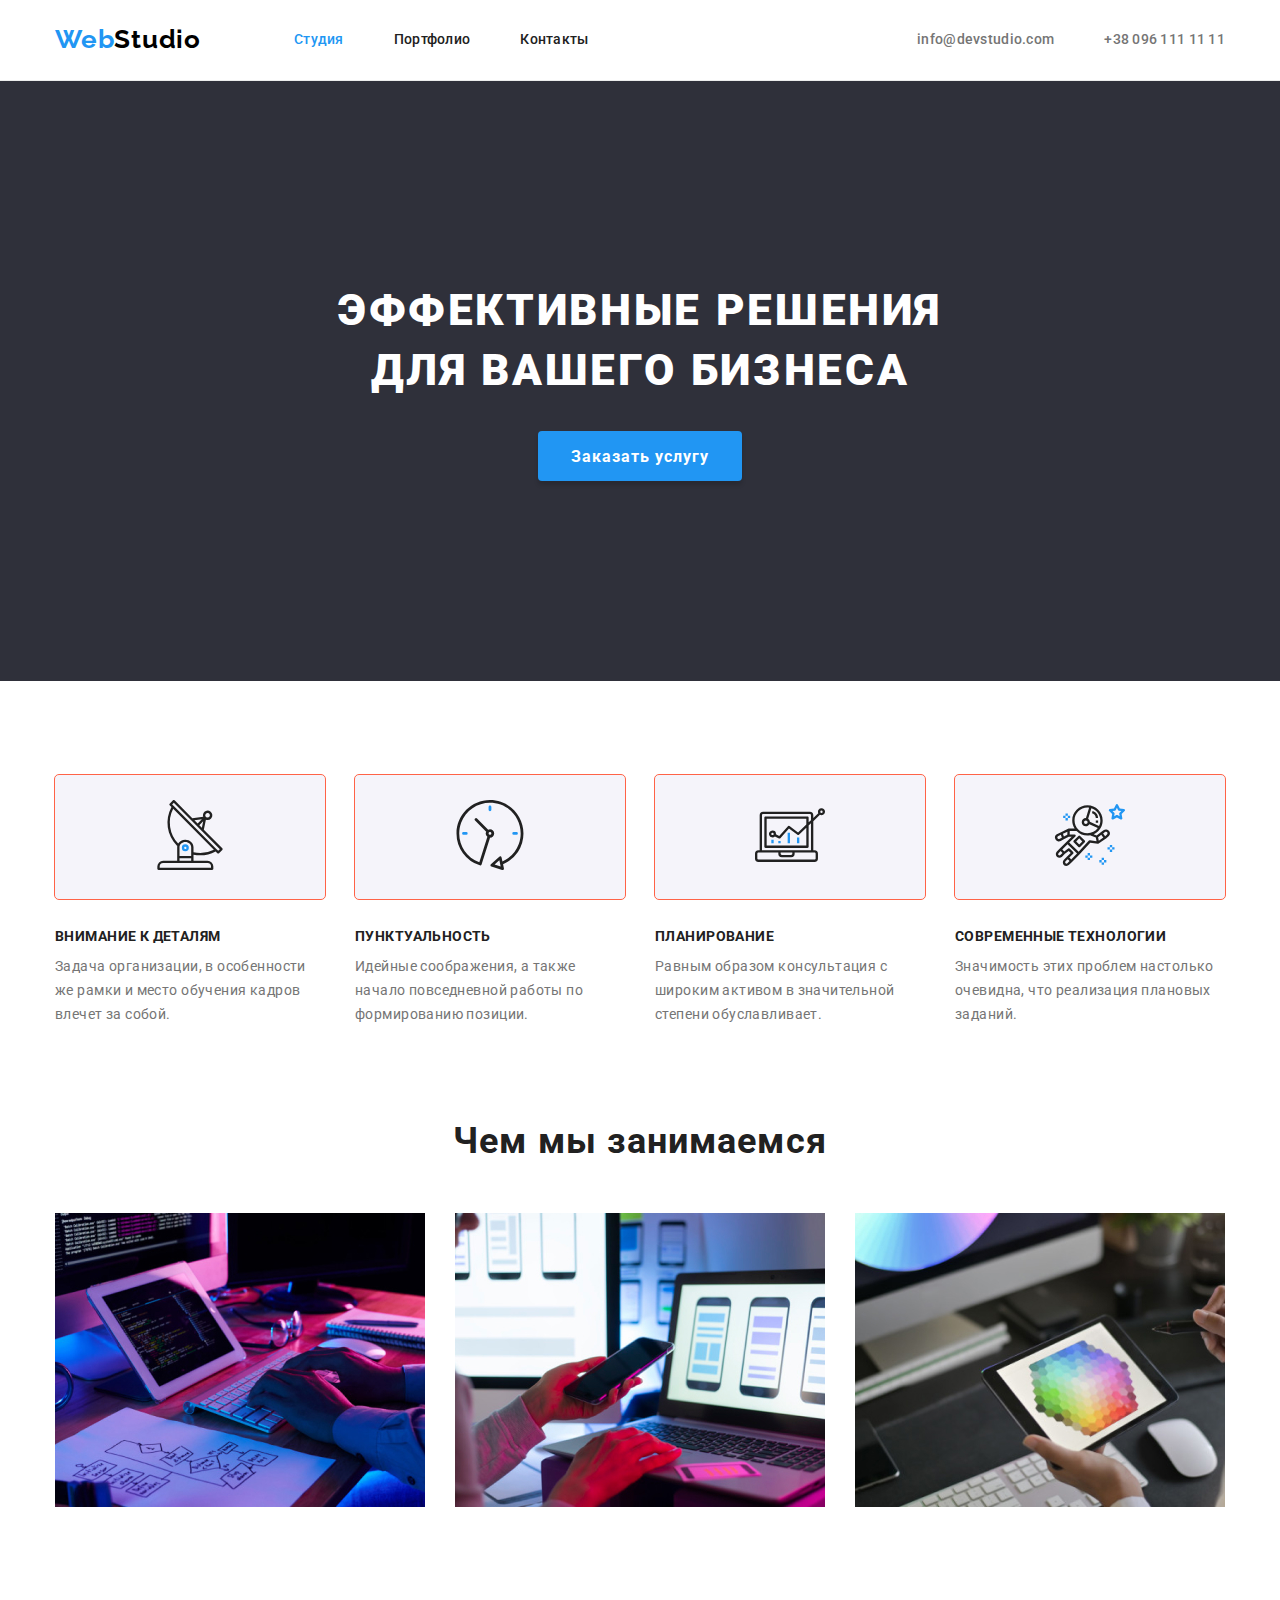
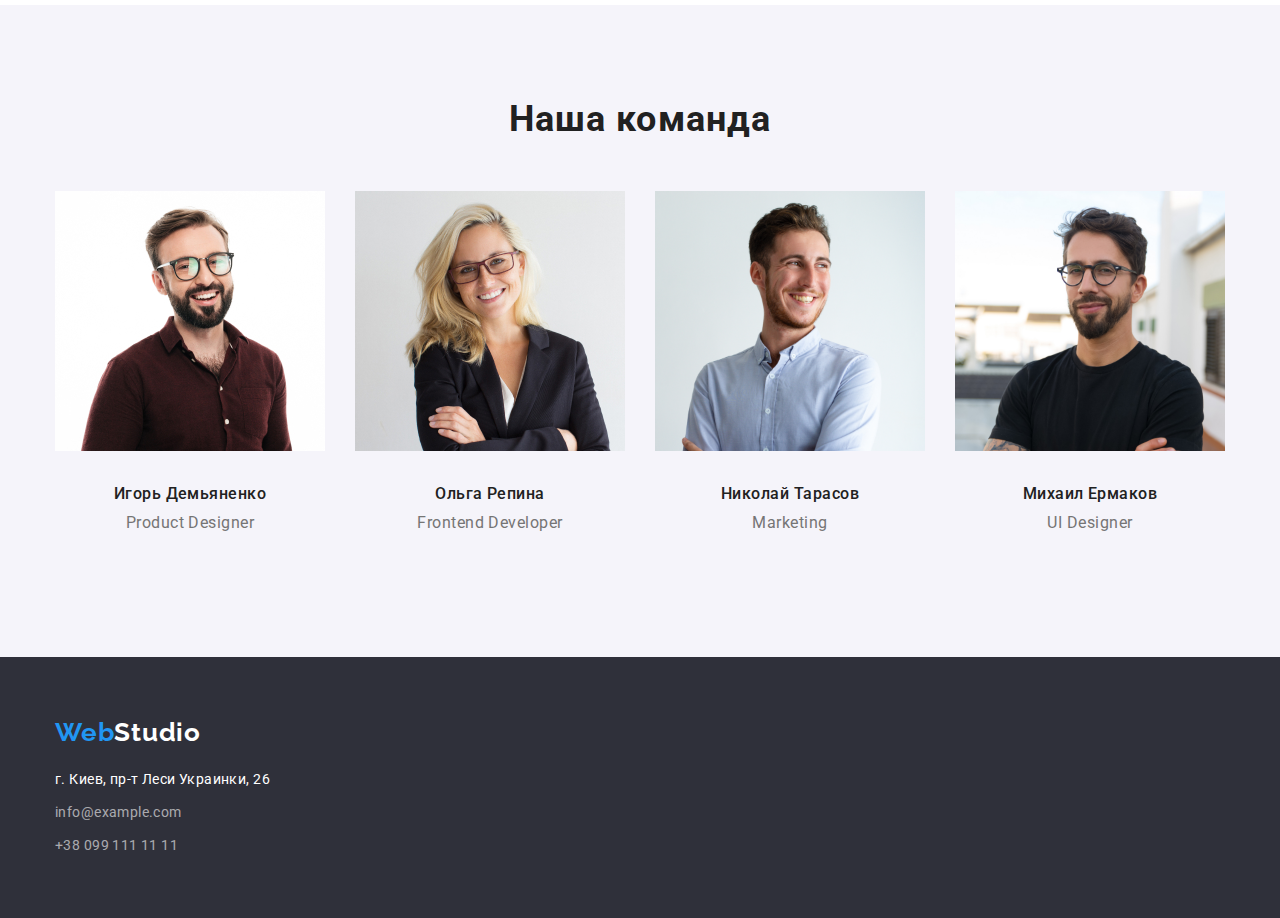
==== index.html @ 5a5c291e "1" ====
<!DOCTYPE html>
<html lang="ru">

<head>
    <meta charset="UTF-8">
    <meta http-equiv="X-UA-Compatible" content="IE=edge">
    <meta name="viewport" content="width=device-width, initial-scale=1.0">
    <title>Студія</title>
    <link rel="stylesheet"
        href="https://cdnjs.cloudflare.com/ajax/libs/modern-normalize/1.1.0/modern-normalize.min.css" />
    <link rel="preconnect" href="https://fonts.googleapis.com">
    <link rel="preconnect" href="https://fonts.gstatic.com" crossorigin>
    <link
        href="https://fonts.googleapis.com/css2?family=Raleway:wght@700&family=Roboto:wght@400;500;700;900&display=swap"
        rel="stylesheet">

    <link rel="stylesheet" href="./css/styles.css">

<body>
    <!-- Шапка -->

    <header class="header">
        <div class="container main-nav">
            <nav class="nav-header">
                <!-- Header logo -->
                <a href="./index.html" class="header-logo"> <span class="logo-web">Web</span><span
                        class="logo-studio">Studio</span> </a>
                <!-- Header nav -->
                <ul class="header-nav">
                    <li class="item">
                        <!-- Header studio -->
                        <a href="./index.html" class="link current">Студия</a></li>
                    <li class="item">
                        <!-- Header portfolio -->
                        <a href="./portfolio.html" class="link">Портфолио</a>
                    </li>
                    <li class="item">
                        <!-- Header contacts -->
                        <a href="#" class="link">Контакты</a>
                    </li>
                </ul>
            </nav>
            <!-- Header contacting -->
            <ul class="header-contacting">
                <li class="item">
                    <a href="mailto:info@devstudio.com" class="link">info@devstudio.com</a>
                </li>
                <li class="item">
                    <a href="tel:+380961111111" class="link">+38 096 111 11 11</a>
                </li>
            </ul>
        </div>

    </header>
    <!-- Головна сторінка, основна частина -->
    <main>
        <!-- Верхня частина -->

        <section class="hero">
            <div class="container">
                <h1 class="hero-title">эффективные решения для вашего бизнеса</h1>
                <button type="button" name="Order the service" class="button">Заказать услугу</button>
            </div>
        </section>

        <!-- Середина -->
        <section class="section">
            <div class="container">
                <h2 class="section-heading">что мы предлагаем</h2>
                <ul class="section-block">
                    <li class="item">
                        <div class="section-icons">
                            <svg class="sattelitte" width="270px" height="120px">
                                <use class="sattelitte-icon" href="./images/sattelite.svg"></use>
                            </svg>
                        </div>
                        <h3 class="section-title-second">внимание к деталям</h3>
                        <p class="section-text">Задача организации, в особенности же рамки и место обучения кадров
                            влечет за
                            собой.</p>
                    </li>
                    <li class="item">
                        <div class="section-icons">
                            <svg class="clock" width="270px" height="120px">
                                <use class="clock-icon" href="./images/clock.svg"></use>
                            </svg>
                        </div>
                        <h3 class=" section-title-second">пунктуальность
                        </h3>
                        <p class="section-text">
                            Идейные соображения, а также начало повседневной работы по формированию позиции.
                        </p>
                    </li>
                    <li class="item">
                        <div class="section-icons">
                            <svg class="computer" width="270px" height="120px">
                                <use class="computer-icon" href="./images/computer.svg"></use>
                            </svg>
                        </div>
                        <h3 class="section-title-second">планирование</h3>
                        <p class="section-text">Равным образом консультация с широким активом в значительной степени
                            обуславливает.</p>
                    </li>
                    <li class="item">
                        <div class="section-icons">
                            <svg class="cosmonaut" width="270px" height="120px">
                                <use class="cosmonaut-icon" href="./images/cosmonaut.svg"></use>
                            </svg>
                        </div>
                        <h3 class="section-title-second">современные технологии</h3>
                        <p class="section-text">Значимость этих проблем настолько очевидна, что реализация плановых
                            заданий.
                        </p>
                    </li>
                </ul>
            </div>
        </section>
        <section class="section secondary-section">
            <div class="container">
                <h2 class="section-title">Чем мы занимаемся</h2>
                <!-- Картинки середини -->
                <ul class="section-images">
                    <li class="item"><img src="./images/box1.jpg" alt="Перша картинка середини" width="370px"
                            height="294px"></li>
                    <li class="item"><img src="./images/box2.jpg" alt="Друга картинка середини" width="370px"
                            height="294px"></li>
                    <li class="item"><img src="./images/box3.jpg" alt="Третя картинка середини" width="370px"
                            height="294px"></li>
                </ul>
            </div>
        </section>

        <!-- Нижня частина основної сторінки -->
        <section class="section second-bacground">
            <div class="container">
                <h2 class="secondary-title">Наша команда</h2>
                <ul class="section-down">
                    <li class="item">
                        <img class="section-photo" src="./images/img1.jpg" alt="Перше фото" width="270px"
                            height="260px">
                        <div class="section-secondary-block">
                            <h3 class="section-name">Игорь Демьяненко</h3>
                            <p class="section-position">Product Designer</p>
                        </div>
                    </li>
                    <li class="item">
                        <img class="section-photo" src="./images/img2.jpg" alt="Друге фото" width="270px"
                            height="260px">
                        <div class="section-secondary-block">
                            <h3 class="section-name">Ольга Репина</h3>
                            <p class="section-position">Frontend Developer</p>
                        </div>
                    </li>
                    <li class="item">
                        <img class="section-photo" src="./images/img3.jpg" alt="Третє фото" width="270px"
                            height="260px">
                        <div class="section-secondary-block">
                            <h3 class="section-name">Николай Тарасов</h3>
                            <p class="section-position">Marketing</p>
                        </div>
                    </li>
                    <li class="item">
                        <img class="section-photo" src="./images/img4.jpg" alt="Четверте фото" width="270px"
                            height="260px">
                        <div class="section-secondary-block">
                            <h3 class="section-name">Михаил Ермаков</h3>
                            <p class="section-position">UI Designer</p>
                        </div>
                    </li>
                </ul>
            </div>
        </section>
    </main>
    <!-- Підвал сторінки -->
    <footer class="footer">
        <div class="container down-main">
            <a href="./index.html" class="footer-logo"><span class="logo-web-footer">Web</span><span
                    class="logo-studio-footer">Studio</span></a>
            <!-- Адреса і реквізити пошти і контактування -->
            <adress class="adress">
                <ul>
                    <li class="adress-item"><a href="#" class="adr">г. Киев, пр-т Леси Украинки, 26</a></li>
                    <li class="adress-item"><a href="mailto:info@example.com" class="link">info@example.com</a></li>
                    <li class="adress-item"><a href="tel:+380991111111" class="link">+38 099 111 11 11</a></li>
                </ul>
            </adress>
        </div>

    </footer>
</body>

</html>
---- css/styles.css ----
html {
    box-sizing: border-box;
}

*,
*::before,
*::after {
    box-sizing: inherit;
}

:root {
    --primary-text-color: #212121;
    --text-color: #757575;
    --text-link: #2196F3;
    --hero: #FFFFFF;
    --background-team: #F5F4FA;
    --bacground-color-hero: #2F303A;
    --footer-color-text: rgba(255, 255, 255, 0.6);
    --logo-studio: #000000;
    --button-bcg: #F5F4FA;
    --color-line: #ECECEC;


}


body {
    font-family: 'Roboto',
        sans-serif;
    background-color: var(--hero);
    color: var(--text-color);
}

ul {
    list-style: none;
    margin: 0;
    padding: 0;
}

h1,
h2,
h3,
h4,
h5,
h6,
p,
ul {
    margin-top: 0;
    margin-bottom: 0;
}

img {
    width: 100%;
}

/* Шапка */

/* Кольори */
/* #212121 текст чорний */
/*  #757575 колір номера телефону*/
/* #2196F3 текст синій */
.header {
    border-bottom: 1px solid var(--color-line);

}

.header-logo {
    display: block;
    padding-top: 24px;
    padding-bottom: 25px;
    margin-right: 93px;

    font-family: 'Raleway';
    font-weight: 700;
    font-size: 26px;
    line-height: 1.2;
    letter-spacing: 0.03em;

    text-decoration: none;
}

.header-logo .logo-web {
    color: var(--text-link)
}

.header-logo .logo-studio {
    color: var(--logo-studio);
}

.main-nav {
    display: flex;
    align-items: center;
    /* justify-content: space-between; */
}

.header-nav {
    display: flex;
    align-items: center;

}

.nav-header {
    display: flex;
    align-items: center;
}

.header-nav .item+.item {
    margin-left: 50px;
}

.header-nav .link {
    display: block;
    padding-top: 32px;
    padding-bottom: 32px;

    color: var(--primary-text-color);
    font-weight: 500;
    font-size: 14px;
    line-height: 1.14;
    letter-spacing: 0.02em;
    text-decoration: none;
}

.header-nav .link.current {
    color: var(--text-link);
}

.header-nav .link:hover,
.header-nav .link:focus {
    color: var(--text-link);
}

.header-contacting {
    display: flex;
    margin-left: auto;
}

.header-contacting .item+.item {
    margin-left: 50px;
}

.header-contacting .link {
    display: block;
    padding-top: 32px;
    padding-bottom: 32px;

    font-weight: 500;
    font-size: 14px;
    line-height: 1.14;
    letter-spacing: 0.02em;
    color: var(--text-color);
    text-decoration: none;
}

.header-contacting .link:hover,
.header-contacting .link:focus {
    color: var(--text-link);
}

.line {
    color: var(--color-line);
    margin-top: 0;
    margin-bottom: 0;
}

/* Головна сторінка */
/* фон головного заголовку background: #2F303A */
/* фон сторінки background: background: #FFFFFF; */
/* Фон Наша команда background: #F5F4FA */
/* #FFFFFF головний заголовок і колір кнопки*/
/* Середина */
/* Секція заголовки#212121 */
/* Секція тексти абзаци #757575 */
/* Другий і наступний заголовок + Прізвище ім'я  #212121 */
/* Професія #757575 */

.container {
    width: 1200px;
    margin: 0 auto;
    padding-left: 15px;
    padding-right: 15px;
}

/* HERO */

.hero {
    background-color: #2F303A;
    padding: 200px 0;


}

.hero .container {
    text-align: center;
    /* height: 600px; */


}

.container .hero-title {
    color: var(--hero);
    font-weight: 900;
    font-size: 44px;
    line-height: 1.36;
    letter-spacing: 0.06em;
    text-transform: uppercase;
    margin: 0 auto;
    max-width: 696px;
    width: 100%;
    margin-bottom: 30px;
}

/* Кнопка */
.hero .button {
    display: inline;
    font-family: inherit;
    color: var(--hero);
    background-color: var(--text-link);
    /* position: absolute; */
    min-width: 200px;
    height: 50px;
    /* left: 705px;
    top: 430px; */
    box-shadow: 0px 4px 4px rgba(0, 0, 0, 0.15);
    border-radius: 4px;
    padding: 10px 32px;


}

.button {
    font-weight: 700;
    font-size: 16px;
    line-height: 1.88;
    display: flex;
    align-items: center;
    text-align: center;
    letter-spacing: 0.06em;

    cursor: pointer;
    border: 1px solid transparent;

}

/* SECTION середина */
.section {
    padding-top: 94px;
    padding-bottom: 94px;


}

.section-block {
    display: flex;
    /* justify-content: space-between; */
}

.section-block .item+.item {
    margin-left: 30px;
}

.section-block .section-text {
    display: flex;
}

.section.second-bacground {
    padding-top: 0;
    padding-top: 94px;

    background-color: var(--background-team);
}

.section-heading {
    display: none;

}

.section.secondary-section {
    padding-top: 0;
}

.section .section-title {

    font-weight: 700;
    font-size: 36px;
    line-height: 1.16;
    text-align: center;
    letter-spacing: 0.03em;

    color: var(--primary-text-color);
    margin-bottom: 50px;

}

/* SECTION середина іконки */
.section-icons {

    outline: 1px solid tomato;
    background: #F5F4FA;
    border-radius: 4px;
    margin-bottom: 30px;
}

.computer-icon {
    box-sizing: border-box;
    display: inline-flex;
}

/* SECTION IMAGES */

.section .secondary-title {
    font-weight: 700;
    font-size: 36px;
    line-height: 1.16;
    text-align: center;
    letter-spacing: 0.03em;

    color: var(--primary-text-color);
    margin-bottom: 50px;
}

.section-images {
    display: flex;
}

.section-images .item+.item {
    margin-left: 30px;
}

.section-down {
    display: flex;
}

.section-down .item+.item {
    margin-left: 30px;
}



.section-secondary-block {
    padding: 30px 0;
}

.section .section-title-second {

    font-weight: 700;
    font-size: 14px;
    line-height: 1.14;
    letter-spacing: 0.03em;
    text-transform: uppercase;
    margin-bottom: 10px;

    color: var(--primary-text-color);
}

.section .section-text {
    max-width: 270px;
    font-size: 14px;
    line-height: 1.71;
    letter-spacing: 0.03em;

    /* color: var(--text-color); */
}



.section .section-name {

    font-weight: 500;
    font-size: 16px;
    line-height: 1.18;
    text-align: center;
    letter-spacing: 0.03em;
    margin-bottom: 10px;

    color: var(--primary-text-color);
}

.section .section-position {

    font-size: 16px;
    line-height: 1.18;
    text-align: center;
    letter-spacing: 0.03em;

}

/* Підвал */
/* Лого перша частина #2196F3 */
/* Лого друга частина #FFFFFF */
/* Адреса #FFFFFF */
/* пошта і телефон rgba(255, 255, 255, 0.6) */

/* 2-га сторінка фон background: #E5E5E5 */
.footer {
    background-color: var(--bacground-color-hero);
    padding-bottom: 60px;
    padding-top: 60px;

}

.footer-logo {
    display: block;
}

.footer .footer-logo {
    font-family: 'Raleway';
    /* font-style: normal; */
    font-weight: 700;
    font-size: 26px;
    line-height: 1.19;
    letter-spacing: 0.03em;
    margin-bottom: 20px;
    text-decoration: none;
}



.footer-logo .logo-web-footer {
    color: var(--text-link);
}

.footer-logo .logo-studio-footer {
    color: var(--hero);

}

/* .adress {
    margin-top: 20px;
} */


.adress .adr {
    font-size: 14px;
    line-height: 1.71;
    letter-spacing: 0.03em;

    color: var(--hero);
    text-decoration: none;

}

.adress .link {
    font-size: 14px;
    line-height: 1.71;
    letter-spacing: 0.03em;

    color: var(--footer-color-text);

    text-decoration: none;
}

.adress-item:not(:last-child) {
    margin-bottom: 9px;
}

.adress .link:hover,
.adress .link:focus {
    color: var(--text-link);
}


/* П О Р Т Ф О Л І О  */

/* Головна частина сторінки */
.portfolio-title {
    display: none;
}

.section-portfolio {
    background-color: var(--hero);
    padding-top: 94px;
    padding-bottom: 94px;

}

/* КНОПКИ */
.button-portfolio {
    display: flex;
    margin-bottom: 50px;

    list-style-type: none;
    display: flex;
    justify-content: center;
    margin-bottom: 50px;
    margin-top: 0;



}

.button-portfolio .item+.item {
    margin-left: 8px;

}

.button-portfolio .btn:hover,
.button-portfolio .btn:focus {
    background-color: var(--text-link);
    color: var(--hero);
}

.button-portfolio .btn {
    font-family: inherit;
    padding: 6px 22px;
    font-weight: 500;
    font-size: 16px;
    line-height: 1.62;
    text-align: center;
    letter-spacing: 0.03em;
    background-color: var(--button-bcg);

    color: var(--primary-text-color);

    cursor: pointer;
}

.button-portfolio .btn {
    border-radius: 4px;
}

/*СПИСОК КЕЙСІВ КОМАНДИ - картинки з підписами */


.cases {
    display: flex;
    flex-wrap: wrap
}

.cases-block-portfolio {
    padding: 20px 0;
    border-bottom: 1px solid var(--color-line);


}

.cases .cases-items {
    margin-right: 30px;
    margin-bottom: 30px;
}

.cases-items:nth-child(3n) {
    margin-right: 0;
}

.cases-items:nth-last-child(-n + 3) {
    margin-bottom: 0;
}

.cases .cases-title {

    font-weight: 700;
    font-size: 18px;
    line-height: 2;
    letter-spacing: 0.06em;
    padding-top: 20px;
    padding-right: 24px;
    padding-left: 24px;

    color: var(--primary-text-color);
}

.cases .case-text {
    font-size: 16px;
    line-height: 1.88;
    letter-spacing: 0.03em;
    padding-right: 24px;
    padding-left: 24px;
    padding-bottom: 20px;

}
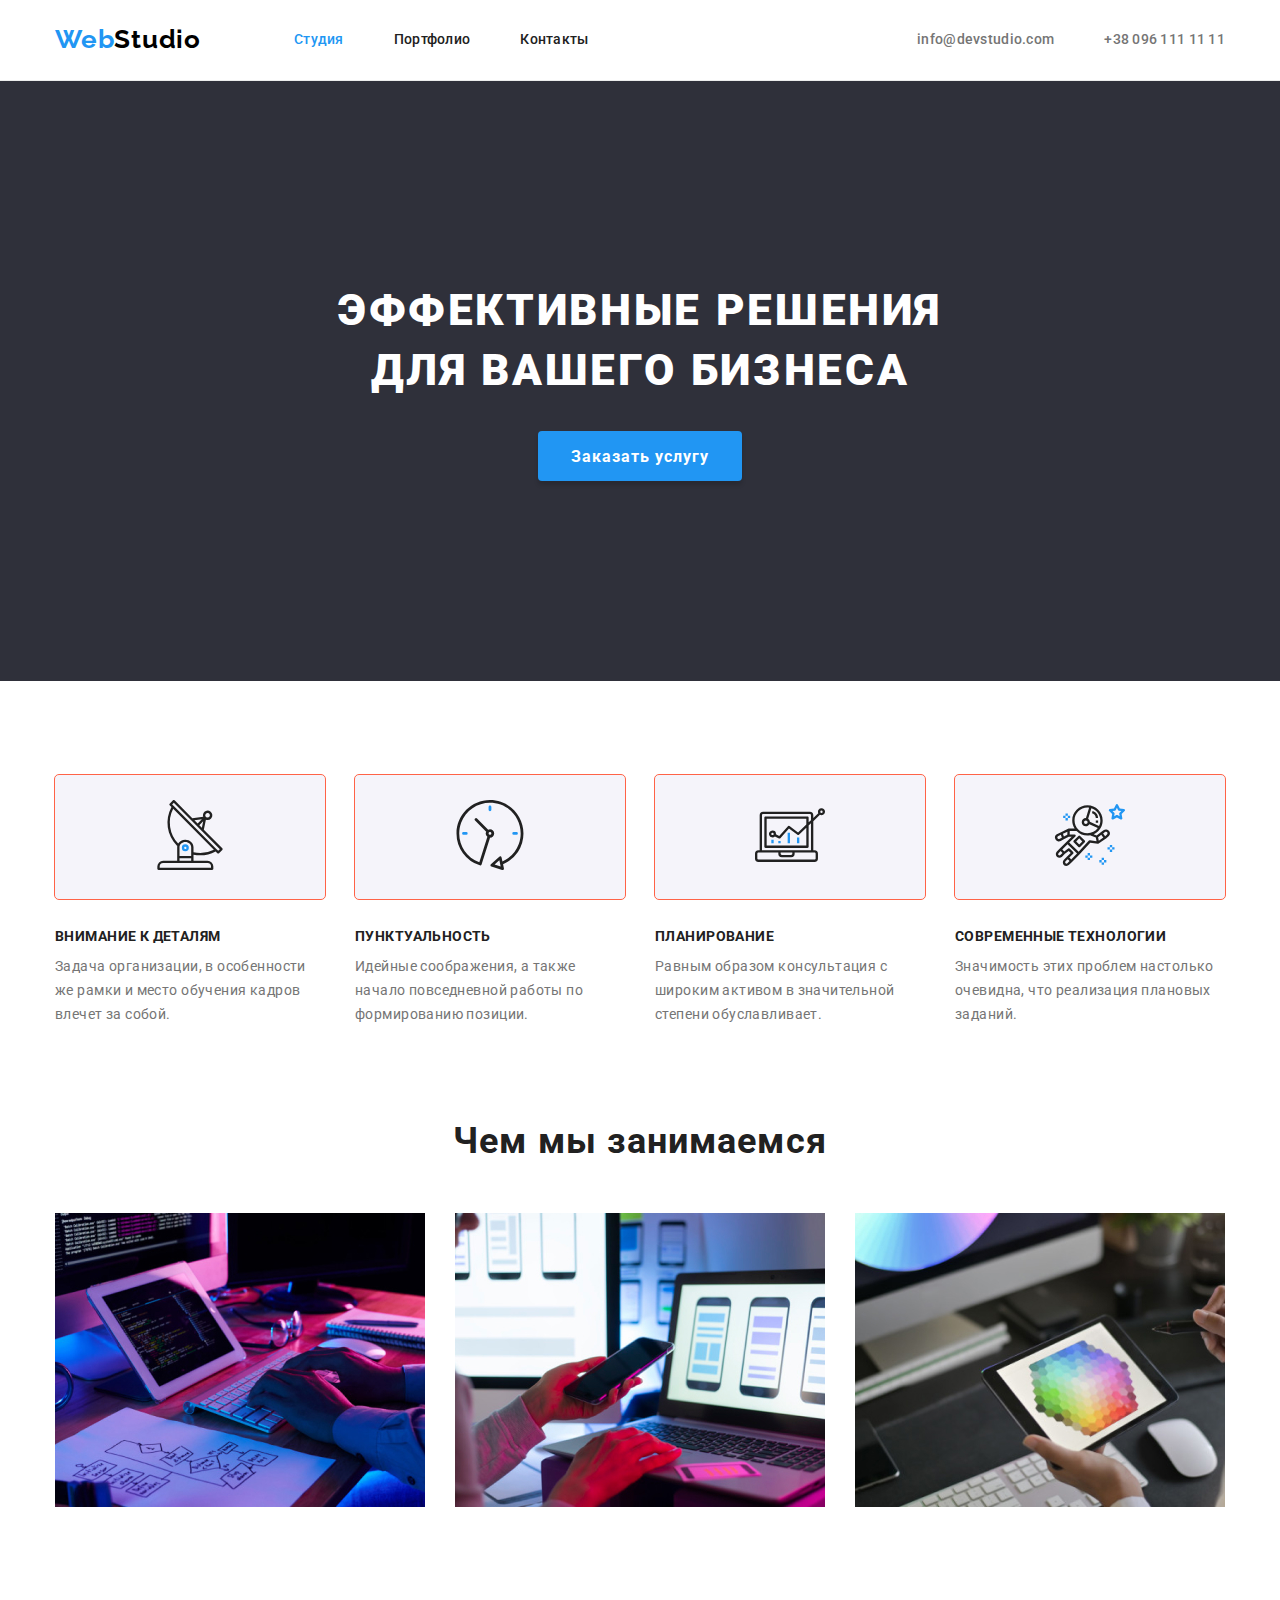
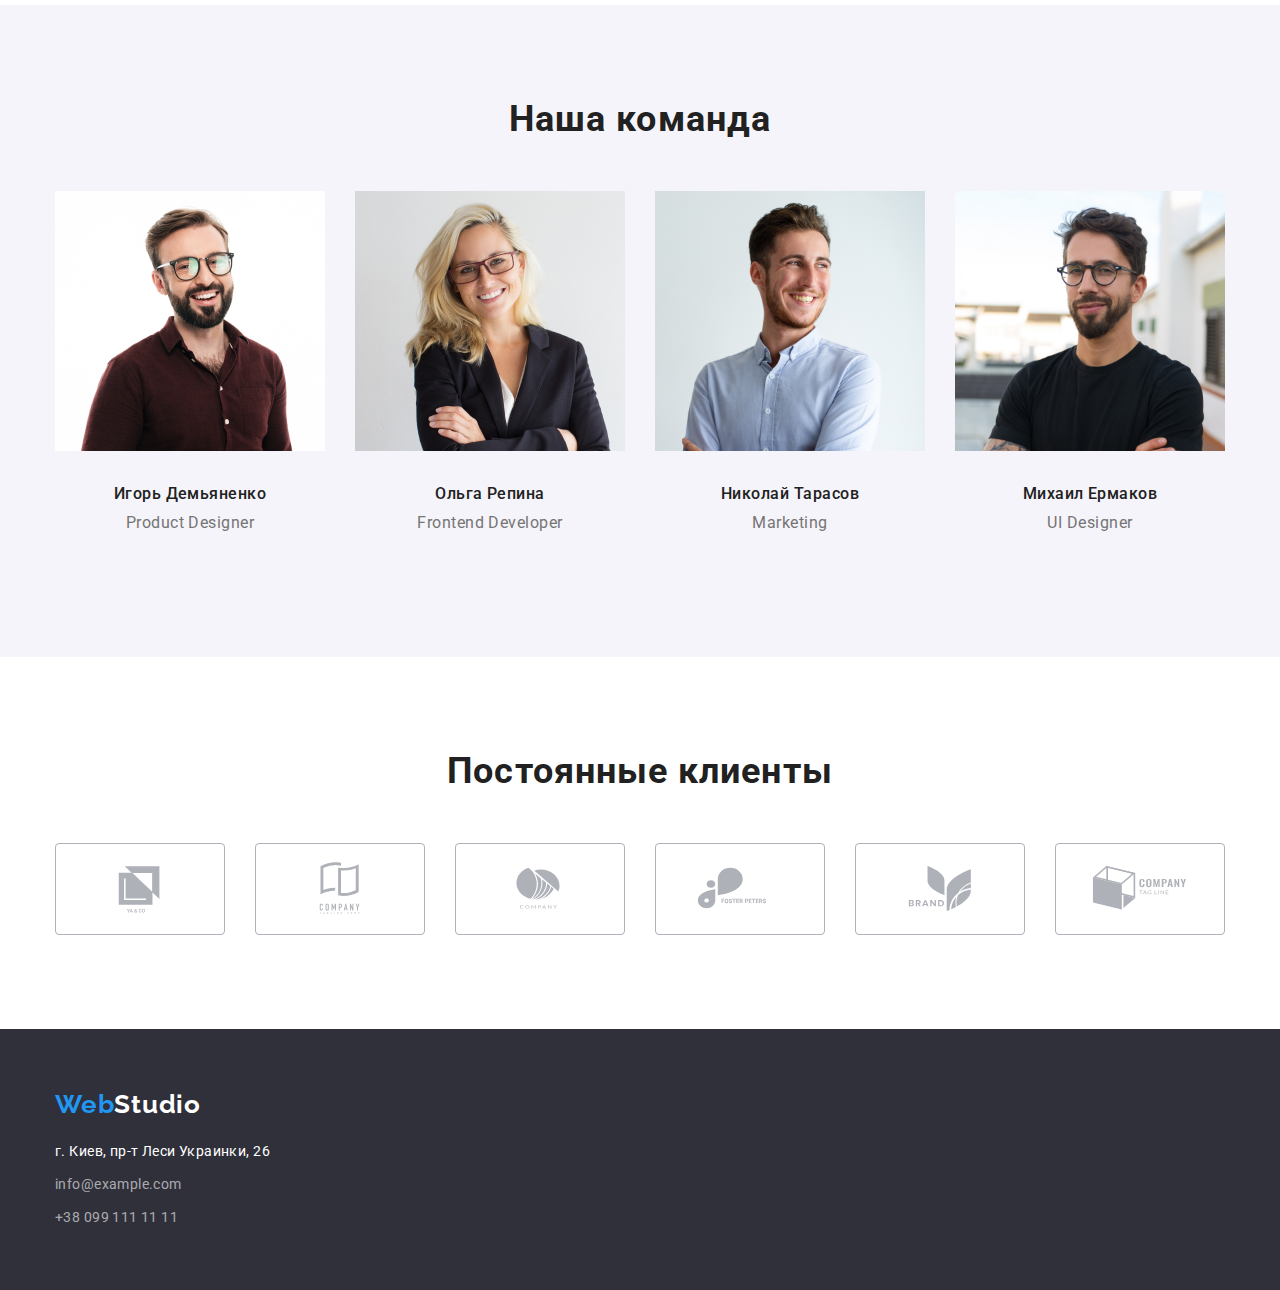
==== commit dbb6b477: "clients" ====
--- a/index.html
+++ b/index.html
@@ -70,8 +70,8 @@
                 <ul class="section-block">
                     <li class="item">
                         <div class="section-icons">
-                            <svg class="sattelitte" width="270px" height="120px">
-                                <use class="sattelitte-icon" href="./images/sattelite.svg"></use>
+                            <svg class="icons" width="270px" height="120px">
+                                <use class="image-icon" href="./images/sattelite.svg"></use>
                             </svg>
                         </div>
                         <h3 class="section-title-second">внимание к деталям</h3>
@@ -81,20 +81,19 @@
                     </li>
                     <li class="item">
                         <div class="section-icons">
-                            <svg class="clock" width="270px" height="120px">
-                                <use class="clock-icon" href="./images/clock.svg"></use>
-                            </svg>
-                        </div>
-                        <h3 class=" section-title-second">пунктуальность
-                        </h3>
+                            <svg class="icons" width="270px" height="120px">
+                                <use class="image-icon" href="./images/clock.svg"></use>
+                            </svg>
+                        </div>
+                        <h3 class=" section-title-second">пунктуальность</h3>
                         <p class="section-text">
                             Идейные соображения, а также начало повседневной работы по формированию позиции.
                         </p>
                     </li>
                     <li class="item">
                         <div class="section-icons">
-                            <svg class="computer" width="270px" height="120px">
-                                <use class="computer-icon" href="./images/computer.svg"></use>
+                            <svg class="icons" width="270px" height="120px">
+                                <use class="image-icon" href="./images/computer.svg"></use>
                             </svg>
                         </div>
                         <h3 class="section-title-second">планирование</h3>
@@ -103,8 +102,8 @@
                     </li>
                     <li class="item">
                         <div class="section-icons">
-                            <svg class="cosmonaut" width="270px" height="120px">
-                                <use class="cosmonaut-icon" href="./images/cosmonaut.svg"></use>
+                            <svg class="icons" width="270px" height="120px">
+                                <use class="image-icon" href="./images/cosmonaut.svg"></use>
                             </svg>
                         </div>
                         <h3 class="section-title-second">современные технологии</h3>
@@ -170,18 +169,63 @@
                 </ul>
             </div>
         </section>
+
+        <!-- Постійні клієнти -->
+
+        <section class="clients">
+            <div class="container">
+                <h2 class="clients-title">Постоянные клиенты</h2>
+                <ul class="clients-list">
+                    <li class="client-icons">
+                        <svg class="client-names" width="106" height="60">
+                            <use class="client-link" href="./images/icons.svg#icon-Logo1"></use>
+                        </svg>
+                    </li>
+                    <li class="client-icons">
+                        <svg class="client-names" width="106" height="60">
+                            <use class="client-link" href="./images/icons.svg#icon-Logo2"></use>
+                        </svg>
+                    </li>
+                    <li class="client-icons">
+                        <svg class="client-names" width="106" height="60">
+                            <use class="client-link" href="./images/icons.svg#icon-Logo3"></use>
+                        </svg>
+                    </li>
+                    <li class="client-icons">
+                        <svg class="client-names" width="106" height="60">
+                            <use class="client-link" href="./images/icons.svg#icon-Logo4"></use>
+                        </svg>
+                    </li>
+                    <li class="client-icons">
+                        <svg class="client-names" width="106" height="60">
+                            <use class="client-link" href="./images/icons.svg#icon-Logo5"></use>
+                        </svg>
+                    </li>
+                    <li class="client-icons">
+                        <svg class="client-names" width="106" height="60">
+                            <use class="client-link" href="./images/icons.svg#icon-Logo6"></use>
+                        </svg>
+                    </li>
+                </ul>
+            </div>
+        </section>
     </main>
+
     <!-- Підвал сторінки -->
-    <footer class="footer">
+
+    <footer class=" footer">
         <div class="container down-main">
             <a href="./index.html" class="footer-logo"><span class="logo-web-footer">Web</span><span
                     class="logo-studio-footer">Studio</span></a>
             <!-- Адреса і реквізити пошти і контактування -->
             <adress class="adress">
                 <ul>
-                    <li class="adress-item"><a href="#" class="adr">г. Киев, пр-т Леси Украинки, 26</a></li>
+                    <li class="adress-item"><a href="#" class="adr">г. Киев, пр-т Леси Украинки,
+                            26</a>
+                    </li>
                     <li class="adress-item"><a href="mailto:info@example.com" class="link">info@example.com</a></li>
-                    <li class="adress-item"><a href="tel:+380991111111" class="link">+38 099 111 11 11</a></li>
+                    <li class="adress-item"><a href="tel:+380991111111" class="link">+38 099 111 11
+                            11</a></li>
                 </ul>
             </adress>
         </div>
--- a/css/styles.css
+++ b/css/styles.css
@@ -19,6 +19,8 @@
     --logo-studio: #000000;
     --button-bcg: #F5F4FA;
     --color-line: #ECECEC;
+    --color-border-icon: #AFB1B8;
+
 
 
 }
@@ -292,16 +294,16 @@
 
 }
 
-/* SECTION середина іконки */
+/* SECTION середина - іконки */
 .section-icons {
 
     outline: 1px solid tomato;
-    background: #F5F4FA;
+    background: var(--button-bcg);
     border-radius: 4px;
     margin-bottom: 30px;
 }
 
-.computer-icon {
+.icon.image-icon {
     box-sizing: border-box;
     display: inline-flex;
 }
@@ -384,6 +386,67 @@
     letter-spacing: 0.03em;
 
 }
+
+/*  Постійні клієнти */
+
+.clients {
+    padding-top: 94px;
+    padding-bottom: 94px;
+}
+
+.clients-title {
+    font-weight: 700;
+    font-size: 36px;
+    line-height: 1.16;
+    text-align: center;
+    letter-spacing: 0.03em;
+    color: var(--primary-text-color);
+    margin-bottom: 50px;
+}
+
+.clients-list {
+    display: flex;
+}
+
+
+.client-icons {
+    display: flex;
+    align-items: center;
+    justify-content: center;
+    min-width: 170px;
+    min-height: 92px;
+    border: 1px solid var(--color-border-icon);
+    border-radius: 4px;
+
+}
+
+.client-icons:hover,
+.client-icons:focus {
+    border-color: var(--text-link);
+}
+
+.client-link:hover,
+.client-link:focus {
+    fill: var(--text-link)
+}
+
+
+
+
+.client-icons:not(:last-child) {
+    margin-right: 30px;
+}
+
+.client-names {
+    display: inline-block;
+
+}
+
+.client-link {
+    fill: var(--color-border-icon);
+}
+
+
 
 /* Підвал */
 /* Лого перша частина #2196F3 */
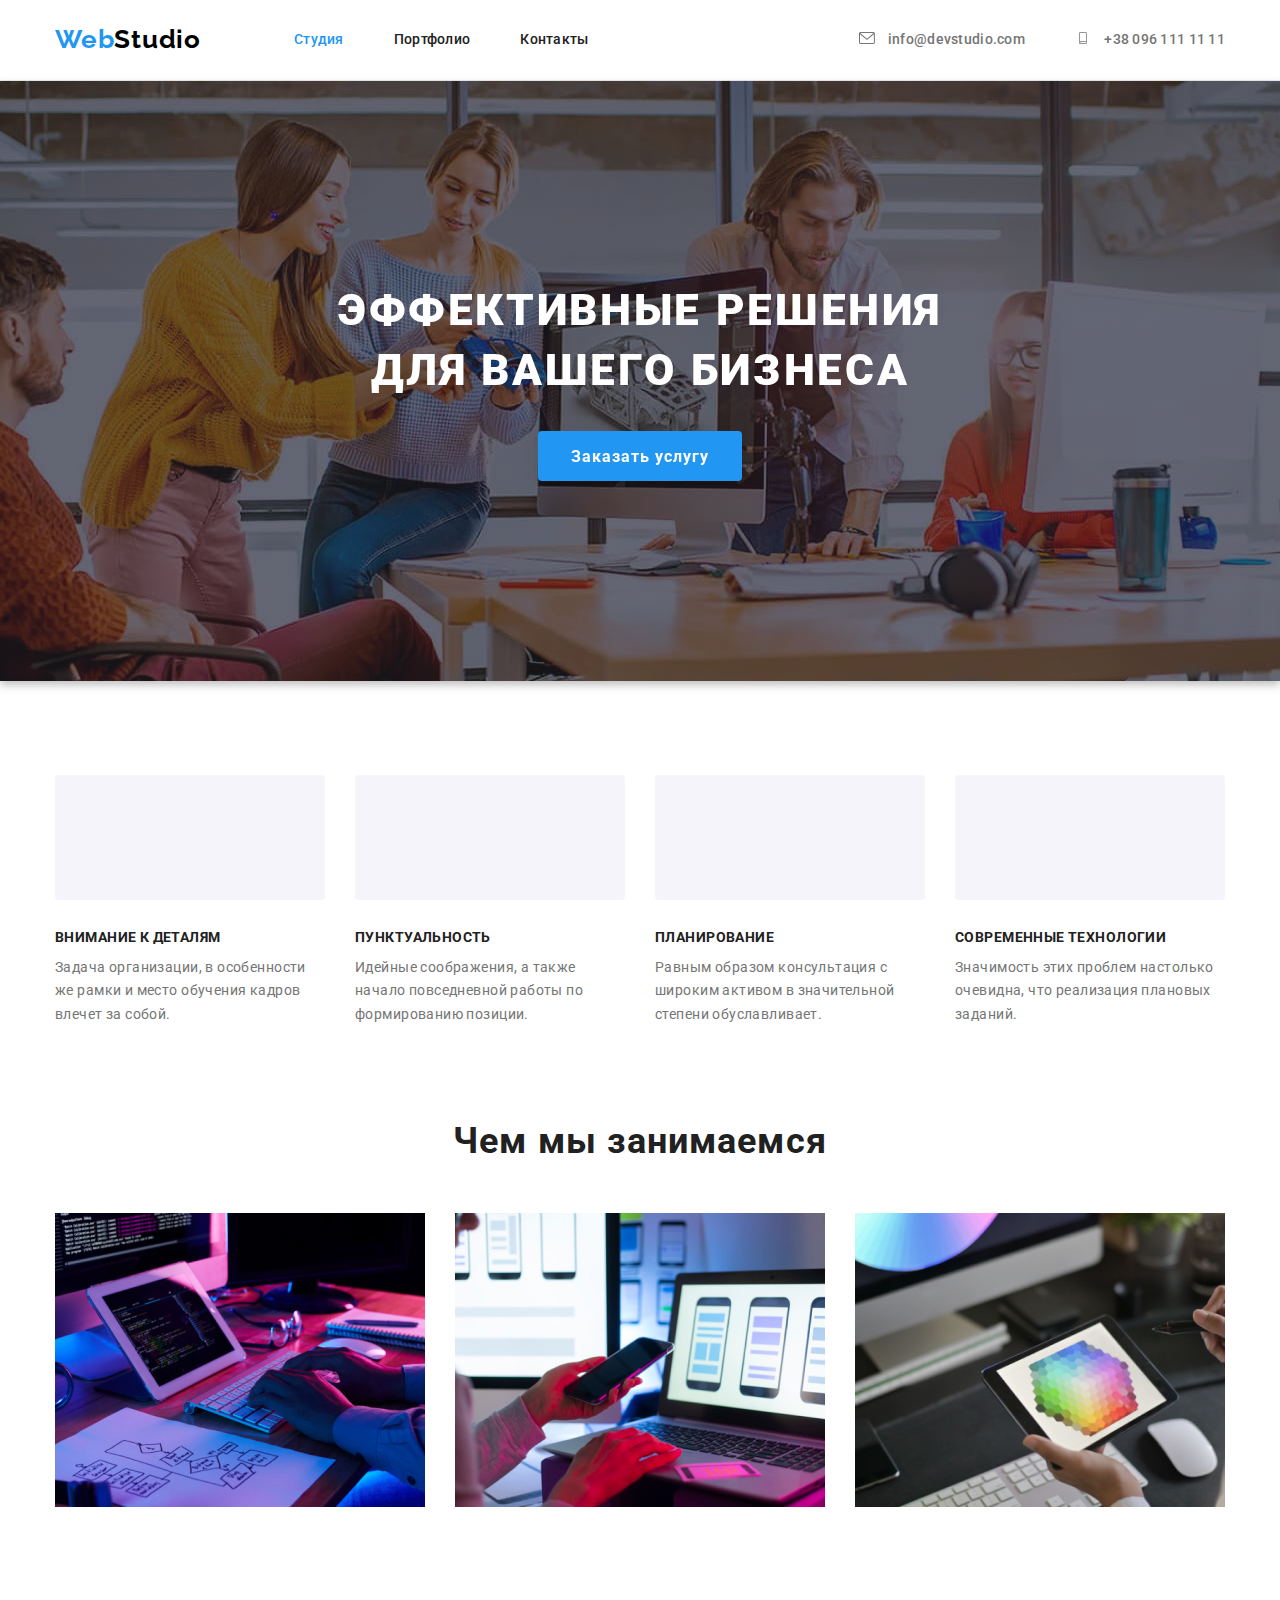
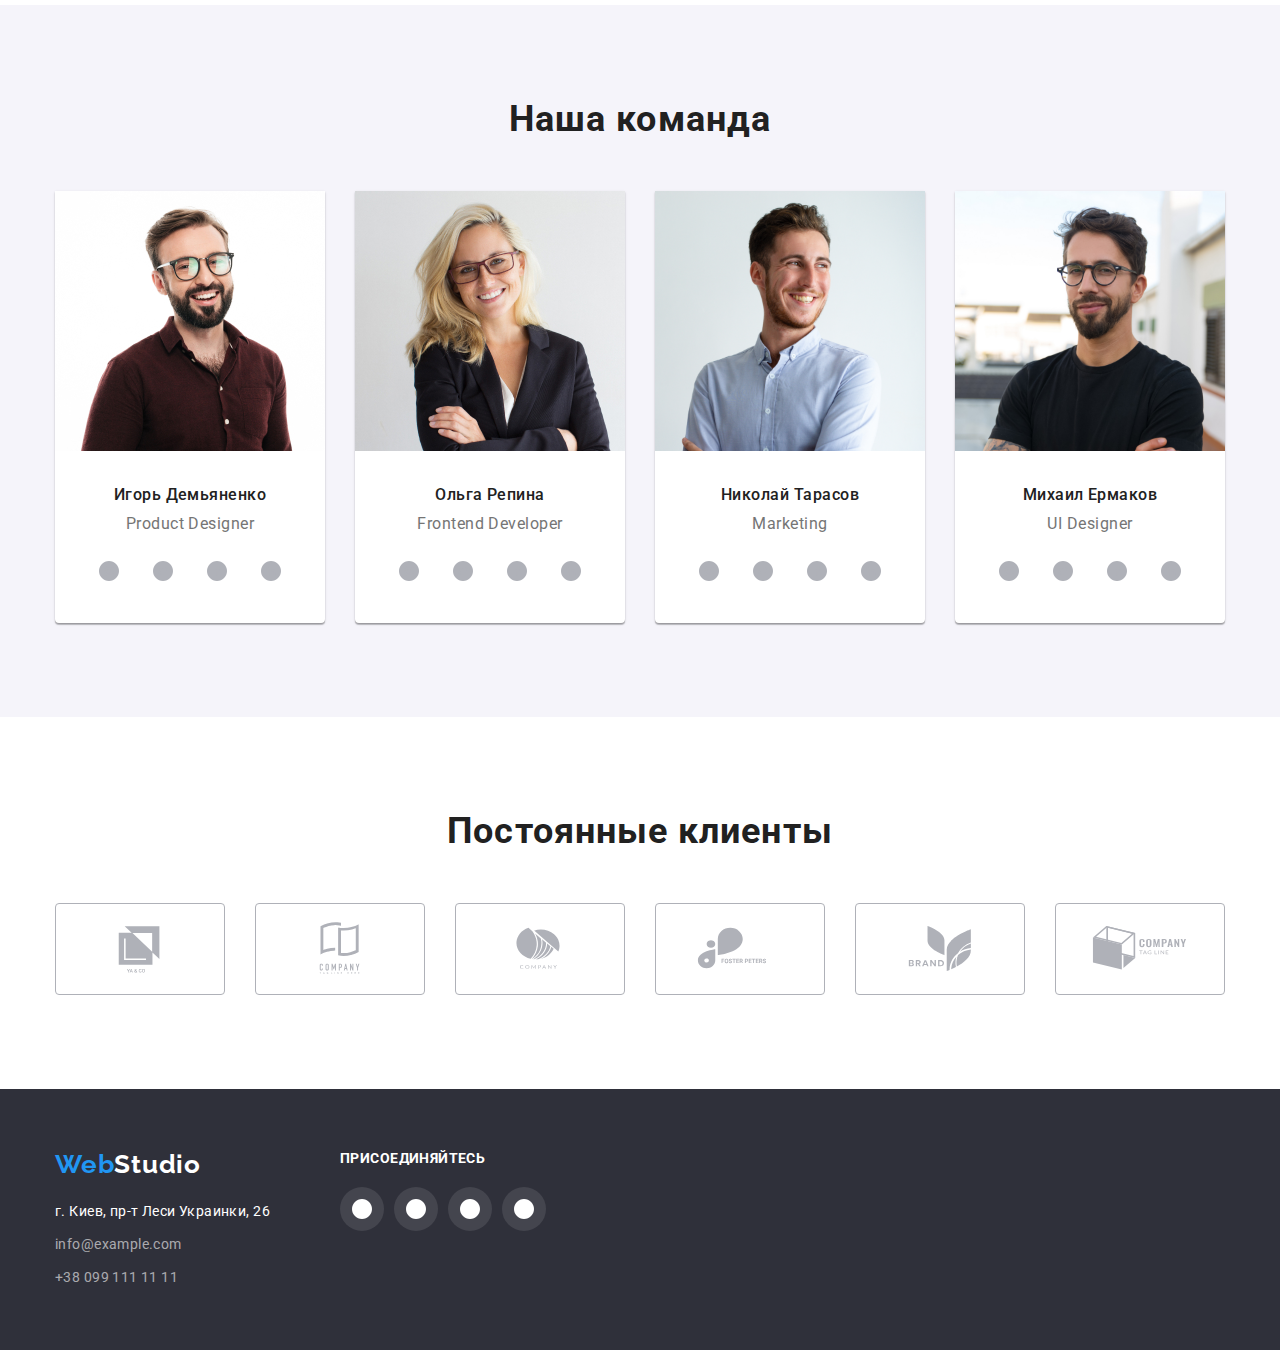
==== commit e8268095: "1page" ====
--- a/index.html
+++ b/index.html
@@ -27,10 +27,10 @@
                         class="logo-studio">Studio</span> </a>
                 <!-- Header nav -->
                 <ul class="header-nav">
-                    <li class="item">
+                    <li class="item accent">
                         <!-- Header studio -->
                         <a href="./index.html" class="link current">Студия</a></li>
-                    <li class="item">
+                    <li class="item accent">
                         <!-- Header portfolio -->
                         <a href="./portfolio.html" class="link">Портфолио</a>
                     </li>
@@ -43,10 +43,15 @@
             <!-- Header contacting -->
             <ul class="header-contacting">
                 <li class="item">
-                    <a href="mailto:info@devstudio.com" class="link">info@devstudio.com</a>
-                </li>
-                <li class="item">
-                    <a href="tel:+380961111111" class="link">+38 096 111 11 11</a>
+                    <a href="mailto:info@devstudio.com" class="link">
+                        <svg class="icon">
+                            <use href=" ./images/icons.svg#icon-mail"> </use>
+                        </svg> info@devstudio.com </a> </li>
+                <li class=" item">
+                    <a href="tel:+380961111111" class="link">
+                        <svg class="icon">
+                            <use href="./images/icons.svg#icon-smartphone"> </use>
+                        </svg> +38 096 111 11 11</a>
                 </li>
             </ul>
         </div>
@@ -57,7 +62,7 @@
         <!-- Верхня частина -->
 
         <section class="hero">
-            <div class="container">
+            <div class="container background-hero">
                 <h1 class="hero-title">эффективные решения для вашего бизнеса</h1>
                 <button type="button" name="Order the service" class="button">Заказать услугу</button>
             </div>
@@ -71,7 +76,8 @@
                     <li class="item">
                         <div class="section-icons">
                             <svg class="icons" width="270px" height="120px">
-                                <use class="image-icon" href="./images/sattelite.svg"></use>
+                                <use class="image-icon" href="./images/icons.svg#icon-sattelite" title="sattelite">
+                                </use>
                             </svg>
                         </div>
                         <h3 class="section-title-second">внимание к деталям</h3>
@@ -82,7 +88,7 @@
                     <li class="item">
                         <div class="section-icons">
                             <svg class="icons" width="270px" height="120px">
-                                <use class="image-icon" href="./images/clock.svg"></use>
+                                <use class="image-icon" href="./images/icons.svg#icon-clock"></use>
                             </svg>
                         </div>
                         <h3 class=" section-title-second">пунктуальность</h3>
@@ -93,7 +99,7 @@
                     <li class="item">
                         <div class="section-icons">
                             <svg class="icons" width="270px" height="120px">
-                                <use class="image-icon" href="./images/computer.svg"></use>
+                                <use class="image-icon" href="./images/icons.svg#icon-computer"></use>
                             </svg>
                         </div>
                         <h3 class="section-title-second">планирование</h3>
@@ -103,7 +109,7 @@
                     <li class="item">
                         <div class="section-icons">
                             <svg class="icons" width="270px" height="120px">
-                                <use class="image-icon" href="./images/cosmonaut.svg"></use>
+                                <use class="image-icon" href="./images/icons.svg#icon-cosmonaut"></use>
                             </svg>
                         </div>
                         <h3 class="section-title-second">современные технологии</h3>
@@ -134,37 +140,159 @@
             <div class="container">
                 <h2 class="secondary-title">Наша команда</h2>
                 <ul class="section-down">
-                    <li class="item">
+                    <li class="item bcg-item">
                         <img class="section-photo" src="./images/img1.jpg" alt="Перше фото" width="270px"
                             height="260px">
                         <div class="section-secondary-block">
                             <h3 class="section-name">Игорь Демьяненко</h3>
                             <p class="section-position">Product Designer</p>
                         </div>
-                    </li>
-                    <li class="item">
+
+                        <ul class="link-list">
+                            <li class="socials">
+                                <a class="soc-in" href="http://"">
+                                    <svg class=" web-icon" width="20px" height="20px">
+                                    <use href="./images/icons.svg#icon-instagram"></use>
+                                    </svg>
+                                </a>
+                            </li>
+                            <li class="socials">
+                                <a class="soc-in" href="http://"">
+                                    <svg class=" web-icon" width="20px" height="20px">
+                                    <use href="./images/icons.svg#icon-twitter"></use>
+                                    </svg>
+                                </a>
+                            </li>
+                            <li class="socials">
+                                <a class="soc-in" href="http://"">
+                                    <svg class=" web-icon" width="20px" height="20px">
+                                    <use href="./images/icons.svg#icon-facebook"></use>
+                                    </svg>
+                                </a>
+                            </li>
+                            <li class="socials">
+                                <a class="soc-in" href="http://"">
+                                    <svg class=" web-icon" width="20px" height="20px">
+                                    <use href="./images/icons.svg#icon-linkedin"></use>
+                                    </svg>
+                                </a>
+                            </li>
+                        </ul>
+
+                    </li>
+                    <li class=" item bcg-item">
                         <img class="section-photo" src="./images/img2.jpg" alt="Друге фото" width="270px"
                             height="260px">
                         <div class="section-secondary-block">
                             <h3 class="section-name">Ольга Репина</h3>
                             <p class="section-position">Frontend Developer</p>
                         </div>
-                    </li>
-                    <li class="item">
+                        <ul class="link-list">
+                            <li class="socials">
+                                <a class="soc-in" href="http://"">
+                                    <svg class=" web-icon" width="20px" height="20px">
+                                    <use href="./images/icons.svg#icon-instagram"></use>
+                                    </svg>
+                                </a>
+                            </li>
+                            <li class="socials">
+                                <a class="soc-in" href="http://"">
+                                    <svg class=" web-icon" width="20px" height="20px">
+                                    <use href="./images/icons.svg#icon-twitter"></use>
+                                    </svg>
+                                </a>
+                            </li>
+                            <li class="socials">
+                                <a class="soc-in" href="http://"">
+                                    <svg class=" web-icon" width="20px" height="20px">
+                                    <use href="./images/icons.svg#icon-facebook"></use>
+                                    </svg>
+                                </a>
+                            </li>
+                            <li class="socials">
+                                <a class="soc-in" href="http://"">
+                                    <svg class=" web-icon" width="20px" height="20px">
+                                    <use href="./images/icons.svg#icon-linkedin"></use>
+                                    </svg>
+                                </a>
+                            </li>
+                        </ul>
+                    </li>
+                    <li class="item bcg-item">
                         <img class="section-photo" src="./images/img3.jpg" alt="Третє фото" width="270px"
                             height="260px">
                         <div class="section-secondary-block">
                             <h3 class="section-name">Николай Тарасов</h3>
                             <p class="section-position">Marketing</p>
                         </div>
-                    </li>
-                    <li class="item">
+                        <ul class="link-list">
+                            <li class="socials">
+                                <a class="soc-in" href="http://"">
+                                    <svg class=" web-icon" width="20px" height="20px">
+                                    <use href="./images/icons.svg#icon-instagram"></use>
+                                    </svg>
+                                </a>
+                            </li>
+                            <li class="socials">
+                                <a class="soc-in" href="http://"">
+                                    <svg class=" web-icon" width="20px" height="20px">
+                                    <use href="./images/icons.svg#icon-twitter"></use>
+                                    </svg>
+                                </a>
+                            </li>
+                            <li class="socials">
+                                <a class="soc-in" href="http://"">
+                                    <svg class=" web-icon" width="20px" height="20px">
+                                    <use href="./images/icons.svg#icon-facebook"></use>
+                                    </svg>
+                                </a>
+                            </li>
+                            <li class="socials">
+                                <a class="soc-in" href="http://"">
+                                    <svg class=" web-icon" width="20px" height="20px">
+                                    <use href="./images/icons.svg#icon-linkedin"></use>
+                                    </svg>
+                                </a>
+                            </li>
+                        </ul>
+                    </li>
+                    <li class="item bcg-item">
                         <img class="section-photo" src="./images/img4.jpg" alt="Четверте фото" width="270px"
                             height="260px">
                         <div class="section-secondary-block">
                             <h3 class="section-name">Михаил Ермаков</h3>
                             <p class="section-position">UI Designer</p>
                         </div>
+                        <ul class="link-list">
+                            <li class="socials">
+                                <a class="soc-in" href="http://"">
+                                    <svg class=" web-icon" width="20px" height="20px">
+                                    <use href="./images/icons.svg#icon-instagram"></use>
+                                    </svg>
+                                </a>
+                            </li>
+                            <li class="socials">
+                                <a class="soc-in" href="http://"">
+                                    <svg class=" web-icon" width="20px" height="20px">
+                                    <use href="./images/icons.svg#icon-twitter"></use>
+                                    </svg>
+                                </a>
+                            </li>
+                            <li class="socials">
+                                <a class="soc-in" href="http://"">
+                                    <svg class=" web-icon" width="20px" height="20px">
+                                    <use href="./images/icons.svg#icon-facebook"></use>
+                                    </svg>
+                                </a>
+                            </li>
+                            <li class="socials">
+                                <a class="soc-in" href="http://"">
+                                    <svg class=" web-icon" width="20px" height="20px">
+                                    <use href="./images/icons.svg#icon-linkedin"></use>
+                                    </svg>
+                                </a>
+                            </li>
+                        </ul>
                     </li>
                 </ul>
             </div>
@@ -214,20 +342,54 @@
     <!-- Підвал сторінки -->
 
     <footer class=" footer">
-        <div class="container down-main">
-            <a href="./index.html" class="footer-logo"><span class="logo-web-footer">Web</span><span
-                    class="logo-studio-footer">Studio</span></a>
-            <!-- Адреса і реквізити пошти і контактування -->
-            <adress class="adress">
-                <ul>
-                    <li class="adress-item"><a href="#" class="adr">г. Киев, пр-т Леси Украинки,
-                            26</a>
-                    </li>
-                    <li class="adress-item"><a href="mailto:info@example.com" class="link">info@example.com</a></li>
-                    <li class="adress-item"><a href="tel:+380991111111" class="link">+38 099 111 11
-                            11</a></li>
-                </ul>
-            </adress>
+        <div class="container footer-main">
+            <div class="down-main">
+                <a href="./index.html" class="footer-logo"><span class="logo-web-footer">Web</span><span
+                        class="logo-studio-footer">Studio</span></a>
+                <!-- Адреса і реквізити пошти і контактування -->
+                <adress class="adress">
+                    <ul>
+                        <li class="adress-item"><a href="#" class="adr">г. Киев, пр-т Леси Украинки, 26</a></li>
+                        <li class="adress-item"><a href="mailto:info@example.com" class="link">info@example.com</a>
+                        </li>
+                        <li class="adress-item"><a href="tel:+380991111111" class="link">+38 099 111 11 11</a></li>
+                    </ul>
+                </adress>
+            </div>
+            <div class="footer-second">
+                <p class="footer-link-item">присоединяйтесь</p>
+                <ul class="footer-link-list">
+                    <li class="footer-socials">
+                        <a class="footer-soc-in" href="http://"">
+                                    <svg class=" footer-web-icon" width="20px" height="20px">
+                            <use href="./images/icons.svg#icon-instagram"></use>
+                            </svg>
+                        </a>
+                    </li>
+                    <li class="footer-socials">
+                        <a class="footer-soc-in" href="http://"">
+                                    <svg class=" footer-web-icon" width="20px" height="20px">
+                            <use href="./images/icons.svg#icon-twitter"></use>
+                            </svg>
+                        </a>
+                    </li>
+                    <li class="footer-socials">
+                        <a class="footer-soc-in" href="http://"">
+                                    <svg class=" footer-web-icon" width="20px" height="20px">
+                            <use href="./images/icons.svg#icon-facebook"></use>
+                            </svg>
+                        </a>
+                    </li>
+                    <li class="footer-socials">
+                        <a class="footer-soc-in" href="http://"">
+                                    <svg class=" footer-web-icon" width="20px" height="20px">
+                            <use href="./images/icons.svg#icon-linkedin"></use>
+                            </svg>
+                        </a>
+                    </li>
+                </ul>
+            </div>
+
         </div>
 
     </footer>
--- a/css/styles.css
+++ b/css/styles.css
@@ -127,8 +127,8 @@
     color: var(--text-link);
 }
 
-.header-nav .link:hover,
-.header-nav .link:focus {
+.header-nav .accent:hover .icon,
+.header-nav .accent:focus .icon {
     color: var(--text-link);
 }
 
@@ -154,16 +154,40 @@
     text-decoration: none;
 }
 
-.header-contacting .link:hover,
-.header-contacting .link:focus {
-    color: var(--text-link);
-}
 
 .line {
     color: var(--color-line);
     margin-top: 0;
     margin-bottom: 0;
 }
+
+/* Іконки шапки */
+.header-contacting .icon {
+    display: inline-flex;
+    width: 16px;
+    height: 12px;
+    margin-right: 10px;
+
+    align-items: center;
+    text-decoration: none;
+}
+
+.icon {
+    display: inline-flex;
+    fill: var(--text-color);
+
+}
+
+.item .link:hover,
+.item .link:focus {
+    color: var(--text-link);
+}
+
+.item:hover .icon,
+.item:focus .icon {
+    fill: var(--text-link);
+}
+
 
 /* Головна сторінка */
 /* фон головного заголовку background: #2F303A */
@@ -186,7 +210,7 @@
 /* HERO */
 
 .hero {
-    background-color: #2F303A;
+    box-sizing: border-box;
     padding: 200px 0;
 
 
@@ -211,6 +235,25 @@
     width: 100%;
     margin-bottom: 30px;
 }
+
+/* Background-hero */
+
+.hero {
+    max-width: 1600px;
+    height: 600px;
+    margin-left: auto;
+    margin-right: auto;
+    background-color: #C4C4C4;
+    text-align: center;
+    background-image: linear-gradient(rgba(47, 48, 58, 0.4),
+            rgba(47, 48, 58, 0.4)),
+        url("../images/bckg-hero.jpg");
+    background-position: center;
+    background-size: cover;
+    background-repeat: no-repeat;
+    filter: drop-shadow(0px 4px 4px rgba(0, 0, 0, 0.25))
+}
+
 
 /* Кнопка */
 .hero .button {
@@ -236,6 +279,7 @@
     line-height: 1.88;
     display: flex;
     align-items: center;
+    justify-items: center;
     text-align: center;
     letter-spacing: 0.06em;
 
@@ -294,13 +338,19 @@
 
 }
 
+
+.section-secondary-block {
+
+    background-color: var(--hero);
+}
+
 /* SECTION середина - іконки */
 .section-icons {
 
-    outline: 1px solid tomato;
     background: var(--button-bcg);
     border-radius: 4px;
     margin-bottom: 30px;
+
 }
 
 .icon.image-icon {
@@ -340,7 +390,8 @@
 
 
 .section-secondary-block {
-    padding: 30px 0;
+    padding-top: 30px;
+    padding-bottom: 16px;
 }
 
 .section .section-title-second {
@@ -386,6 +437,93 @@
     letter-spacing: 0.03em;
 
 }
+
+.hyr {
+    width: 150px;
+    height: 150px;
+}
+
+.bcg-item {
+    background-color: var(--hero);
+    box-shadow: 0px 1px 3px rgba(0, 0, 0, 0.12),
+        0px 1px 1px rgba(0, 0, 0, 0.14),
+        0px 2px 1px rgba(0, 0, 0, 0.2);
+    border-radius: 0px 0px 4px 4px;
+}
+
+/* Наша команда соціальні мережі */
+
+.link-list {
+    display: flex;
+    padding-bottom: 30px;
+    justify-content: center;
+
+}
+
+.socials {
+    display: block;
+    padding: 12px;
+
+}
+
+.socials:not(:last-child) {
+    margin-right: 10px;
+}
+
+.socials {
+    width: 44px;
+    height: 44px;
+    /* border-radius: 50%; */
+}
+
+.link-list .soc-in {
+    display: block;
+
+    border-radius: 50%;
+    transition: background-color var(--color-border-icon), fill var(--color-border-icon);
+}
+
+.soc-in .web-icon {
+    display: block;
+    background-color: var(--hero);
+
+    fill: var(--color-border-icon);
+    display: block;
+
+}
+
+.link-list .socials:hover .web-icon,
+.link-list .socials:focus .web-icon {
+    background-color: var(--text-link);
+    fill: var(--hero);
+
+}
+
+.link-list .socials:hover,
+.link-list .socials:focus {
+    background-color: var(--text-link);
+    border-radius: 50%;
+
+}
+
+
+
+/* .link-list .soc-in:hover .web-icon,
+.link-list .soc-in:focus .web-icon {
+    background-color: var(--text-link);
+    fill: var(--hero);
+} */
+
+.link-list .web-icon-svg {
+    background-color: var(--hero);
+}
+
+/* .web-icon {
+    display: block;
+    background-fill: var(--hero);
+
+    fill: var(--color-border-icon);
+} */
 
 /*  Постійні клієнти */
 
@@ -425,11 +563,10 @@
     border-color: var(--text-link);
 }
 
-.client-link:hover,
-.client-link:focus {
-    fill: var(--text-link)
-}
-
+.client-icons:hover .client-link,
+.client-icons:focus .client-link {
+    fill: var(--text-link);
+}
 
 
 
@@ -437,18 +574,17 @@
     margin-right: 30px;
 }
 
+
+
 .client-names {
-    display: inline-block;
-
-}
-
-.client-link {
     fill: var(--color-border-icon);
 }
 
 
 
 /* Підвал */
+
+
 /* Лого перша частина #2196F3 */
 /* Лого друга частина #FFFFFF */
 /* Адреса #FFFFFF */
@@ -459,12 +595,15 @@
     background-color: var(--bacground-color-hero);
     padding-bottom: 60px;
     padding-top: 60px;
-
-}
-
-.footer-logo {
-    display: block;
-}
+}
+
+/* .footer-logo {
+    display: block;
+} */
+/* .footer-blocks {
+    display: flex;
+    align-items: baseline;
+} */
 
 .footer .footer-logo {
     font-family: 'Raleway';
@@ -473,11 +612,14 @@
     font-size: 26px;
     line-height: 1.19;
     letter-spacing: 0.03em;
-    margin-bottom: 20px;
+    /* margin-bottom: 20px; */
     text-decoration: none;
 }
 
 
+.footer-main {
+    display: flex;
+}
 
 .footer-logo .logo-web-footer {
     color: var(--text-link);
@@ -488,9 +630,9 @@
 
 }
 
-/* .adress {
+.adress {
     margin-top: 20px;
-} */
+}
 
 
 .adress .adr {
@@ -522,6 +664,113 @@
     color: var(--text-link);
 }
 
+
+
+/* ДРУГА ЧАСТИНА - ПОСИЛАННЯ ПІДВАЛУ */
+
+/* .footer {
+    display: flex;
+
+
+} */
+/* 
+.down-main .footer-second {
+    display: flex;
+    align-items: baseline;
+
+} */
+
+.footer-second {
+    display: inline-block;
+    margin-left: 70px;
+    /* vertical-align: top; */
+}
+
+.down-main {
+    display: inline-block;
+}
+
+.footer-link-item {
+    text-transform: uppercase;
+    display: inline-flex;
+    margin-bottom: 20px;
+    font-family: 'Roboto';
+    font-style: normal;
+    font-weight: 700;
+    font-size: 14px;
+    line-height: 1.14;
+    letter-spacing: 0.03em;
+    color: var(--hero);
+}
+
+.adress {
+    display: flex;
+}
+
+.footer-link-list {
+    display: flex;
+    justify-content: center;
+
+}
+
+.footer-socials {
+    display: block;
+    padding: 12px;
+
+}
+
+.footer-socials:not(:last-child) {
+    margin-right: 10px;
+}
+
+.footer-socials {
+    width: 44px;
+    height: 44px;
+    border-radius: 50%;
+    background-color: rgba(255, 255, 255, 0.1);
+}
+
+.footer-link-list .footer-soc-in {
+    display: block;
+
+    border-radius: 50%;
+    /* transition: background-color rgba(255, 255, 255, 0.1),
+        fill rgba(255, 255, 255, 0.1); */
+}
+
+.footer-soc-in .footer-web-icon {
+    display: block;
+
+    fill: var(--hero);
+    display: block;
+
+}
+
+.footer-link-list .footer-socials:hover .footer-web-icon,
+.footer-link-list .footer-socials:focus .footer-web-icon {
+    background-color: var(--text-link);
+    fill: var(--hero);
+
+}
+
+.footer-link-list .footer-socials:hover,
+.footer-link-list .footer-socials:focus {
+    background-color: var(--text-link);
+    border-radius: 50%;
+
+}
+
+
+
+/* .link-list .soc-in:hover .web-icon,
+.link-list .soc-in:focus .web-icon {
+    background-color: var(--text-link);
+    fill: var(--hero);
+} */
+
+.link-list .web-icon-svg {
+    background-color: var(--hero);
+}
 
 /* П О Р Т Ф О Л І О  */
 
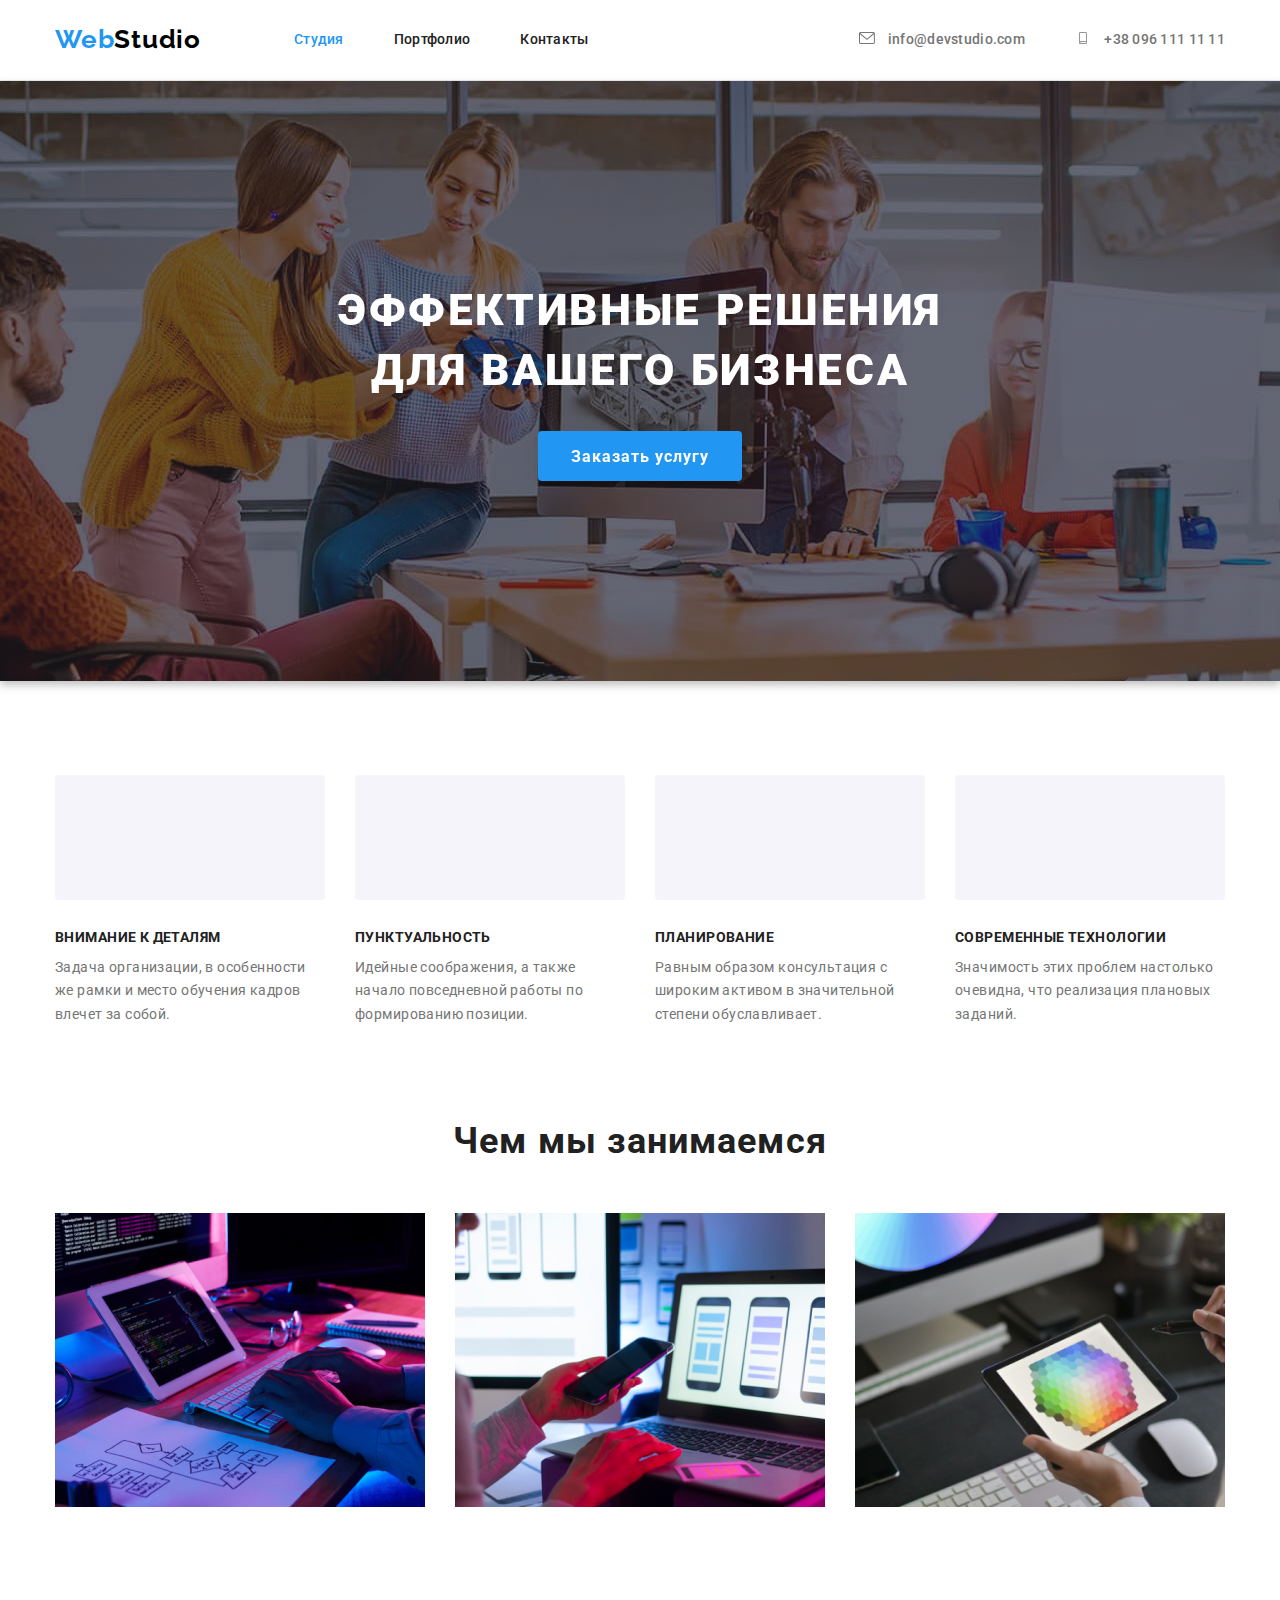
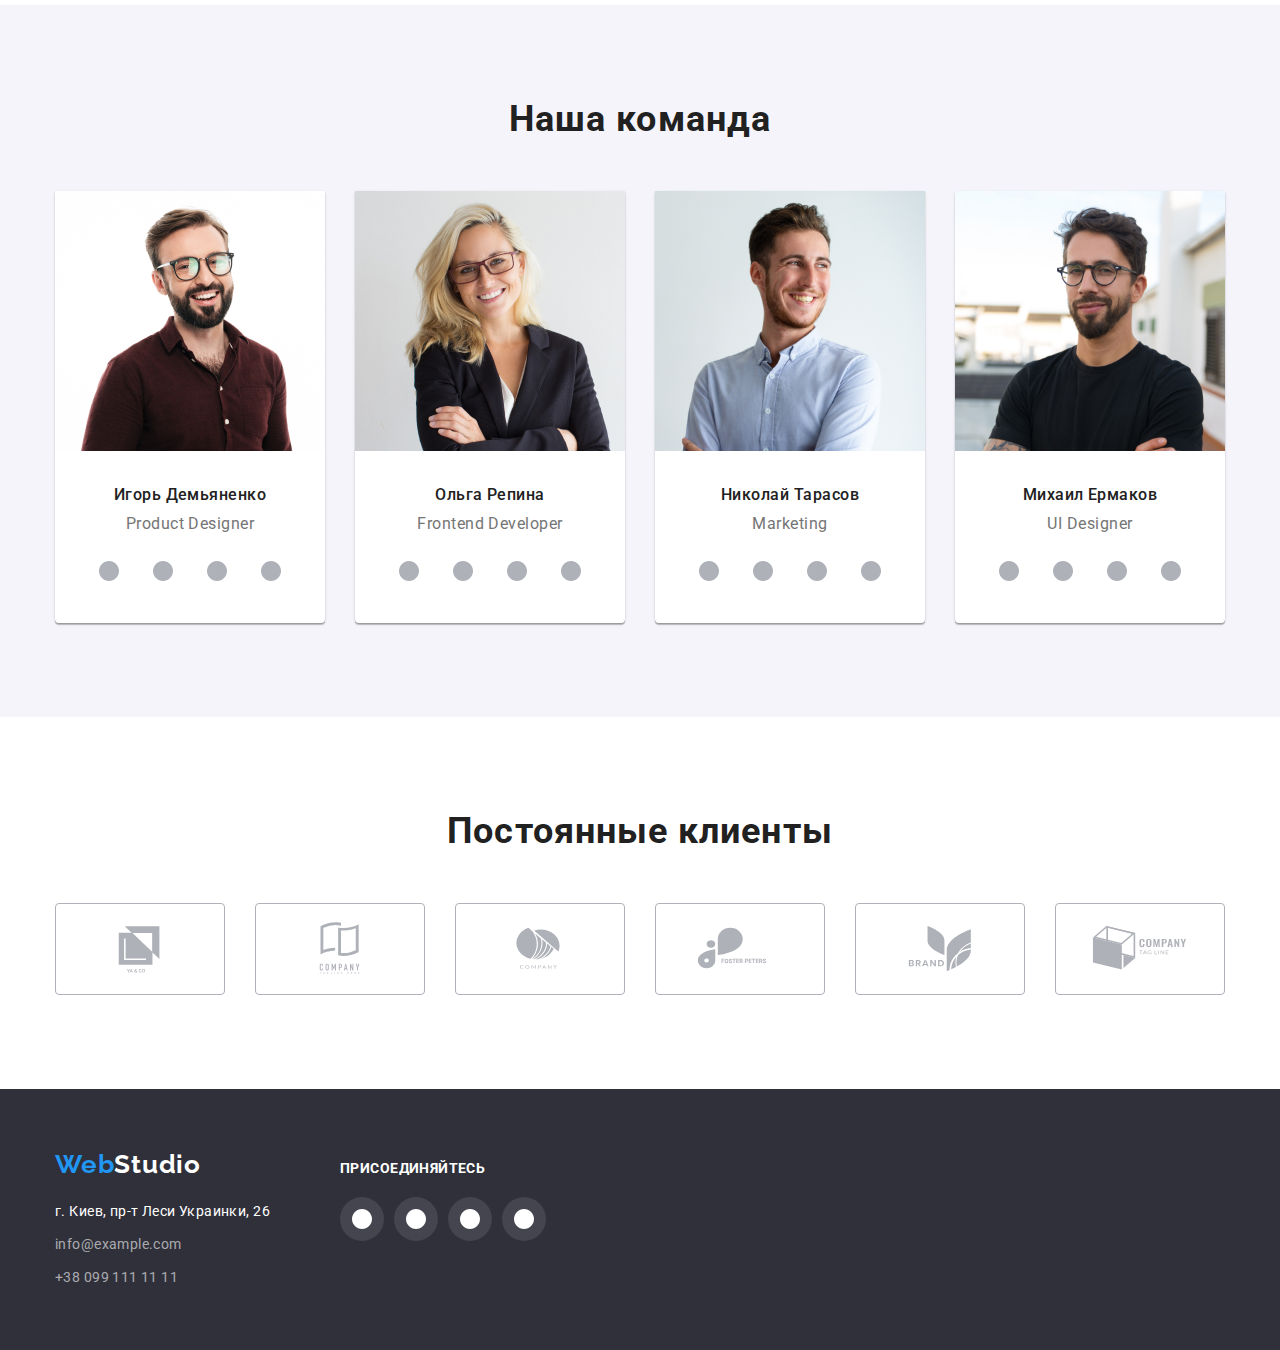
==== commit b713f715: "775" ====
--- a/index.html
+++ b/index.html
@@ -42,12 +42,12 @@
             </nav>
             <!-- Header contacting -->
             <ul class="header-contacting">
-                <li class="item">
+                <li class="item accent">
                     <a href="mailto:info@devstudio.com" class="link">
                         <svg class="icon">
                             <use href=" ./images/icons.svg#icon-mail"> </use>
                         </svg> info@devstudio.com </a> </li>
-                <li class=" item">
+                <li class=" item accent">
                     <a href="tel:+380961111111" class="link">
                         <svg class="icon">
                             <use href="./images/icons.svg#icon-smartphone"> </use>
@@ -150,29 +150,29 @@
 
                         <ul class="link-list">
                             <li class="socials">
-                                <a class="soc-in" href="http://"">
-                                    <svg class=" web-icon" width="20px" height="20px">
+                                <a class="soc-in" href="">
+                                    <svg class="web-icon" width="20px" height="20px">
                                     <use href="./images/icons.svg#icon-instagram"></use>
                                     </svg>
                                 </a>
                             </li>
                             <li class="socials">
-                                <a class="soc-in" href="http://"">
-                                    <svg class=" web-icon" width="20px" height="20px">
+                                <a class="soc-in" href="">
+                                    <svg class="web-icon" width="20px" height="20px">
                                     <use href="./images/icons.svg#icon-twitter"></use>
                                     </svg>
                                 </a>
                             </li>
                             <li class="socials">
-                                <a class="soc-in" href="http://"">
-                                    <svg class=" web-icon" width="20px" height="20px">
+                                <a class="soc-in" href="">
+                                    <svg class="web-icon" width="20px" height="20px">
                                     <use href="./images/icons.svg#icon-facebook"></use>
                                     </svg>
                                 </a>
                             </li>
                             <li class="socials">
-                                <a class="soc-in" href="http://"">
-                                    <svg class=" web-icon" width="20px" height="20px">
+                                <a class="soc-in" href="">
+                                    <svg class="web-icon" width="20px" height="20px">
                                     <use href="./images/icons.svg#icon-linkedin"></use>
                                     </svg>
                                 </a>
--- a/css/styles.css
+++ b/css/styles.css
@@ -123,13 +123,19 @@
     text-decoration: none;
 }
 
+.icon {
+    display: inline-flex;
+    fill: var(--text-color);
+
+}
+
 .header-nav .link.current {
     color: var(--text-link);
 }
 
-.header-nav .accent:hover .icon,
-.header-nav .accent:focus .icon {
-    color: var(--text-link);
+.header-contacting .accent:hover .icon,
+.header-contacting .accent:focus .icon {
+    fill: var(--text-link);
 }
 
 .header-contacting {
@@ -172,21 +178,17 @@
     text-decoration: none;
 }
 
-.icon {
-    display: inline-flex;
-    fill: var(--text-color);
-
-}
 
 .item .link:hover,
 .item .link:focus {
     color: var(--text-link);
 }
 
+/* 
 .item:hover .icon,
 .item:focus .icon {
     fill: var(--text-link);
-}
+} */
 
 
 /* Головна сторінка */
@@ -240,6 +242,7 @@
 
 .hero {
     max-width: 1600px;
+    width: 100%;
     height: 600px;
     margin-left: auto;
     margin-right: auto;
@@ -492,15 +495,14 @@
 
 }
 
-.link-list .socials:hover .web-icon,
-.link-list .socials:focus .web-icon {
-    background-color: var(--text-link);
+.link-list .soc-in:hover .web-icon,
+.link-list .soc-in:focus .web-icon {
     fill: var(--hero);
 
 }
 
-.link-list .socials:hover,
-.link-list .socials:focus {
+.link-list .soc-in:hover,
+.link-list .soc-in:focus {
     background-color: var(--text-link);
     border-radius: 50%;
 
@@ -619,6 +621,8 @@
 
 .footer-main {
     display: flex;
+    align-items: baseline;
+
 }
 
 .footer-logo .logo-web-footer {
@@ -790,7 +794,7 @@
 .button-portfolio {
     display: flex;
     margin-bottom: 50px;
-
+    border: transparent;
     list-style-type: none;
     display: flex;
     justify-content: center;
@@ -810,6 +814,10 @@
 .button-portfolio .btn:focus {
     background-color: var(--text-link);
     color: var(--hero);
+    box-shadow: inset 0px 3px 1px rgba(0, 0, 0, 0.1),
+        0px 1px 2px rgba(0, 0, 0, 0.08),
+        0px 2px 2px rgba(0, 0, 0, 0.12);
+    border-radius: 4px;
 }
 
 .button-portfolio .btn {
@@ -823,7 +831,7 @@
     background-color: var(--button-bcg);
 
     color: var(--primary-text-color);
-
+    border: none;
     cursor: pointer;
 }
 
@@ -841,14 +849,37 @@
 
 .cases-block-portfolio {
     padding: 20px 0;
-    border-bottom: 1px solid var(--color-line);
-
-
-}
+    border-top: none;
+    border: 1px solid #EEEEEE;
+    /* outline: 1px solid tomato; */
+}
+
+/* .cases-img {
+    border: none;
+} */
 
 .cases .cases-items {
+
     margin-right: 30px;
     margin-bottom: 30px;
+    background: #FFFFFF;
+    /* border: 1px solid #EEEEEE; */
+
+}
+
+/* .cases-items {
+ 
+    gap: 30px;
+} */
+.cases-img {
+    display: block;
+}
+
+.cases .cases-items:hover,
+.cases .cases-items:focus {
+    box-shadow: 0px 1px 1px rgba(0, 0, 0, 0.12),
+        0px 4px 4px rgba(0, 0, 0, 0.06),
+        1px 4px 6px rgba(0, 0, 0, 0.16);
 }
 
 .cases-items:nth-child(3n) {
@@ -865,7 +896,6 @@
     font-size: 18px;
     line-height: 2;
     letter-spacing: 0.06em;
-    padding-top: 20px;
     padding-right: 24px;
     padding-left: 24px;
 
@@ -878,6 +908,5 @@
     letter-spacing: 0.03em;
     padding-right: 24px;
     padding-left: 24px;
-    padding-bottom: 20px;
 
 }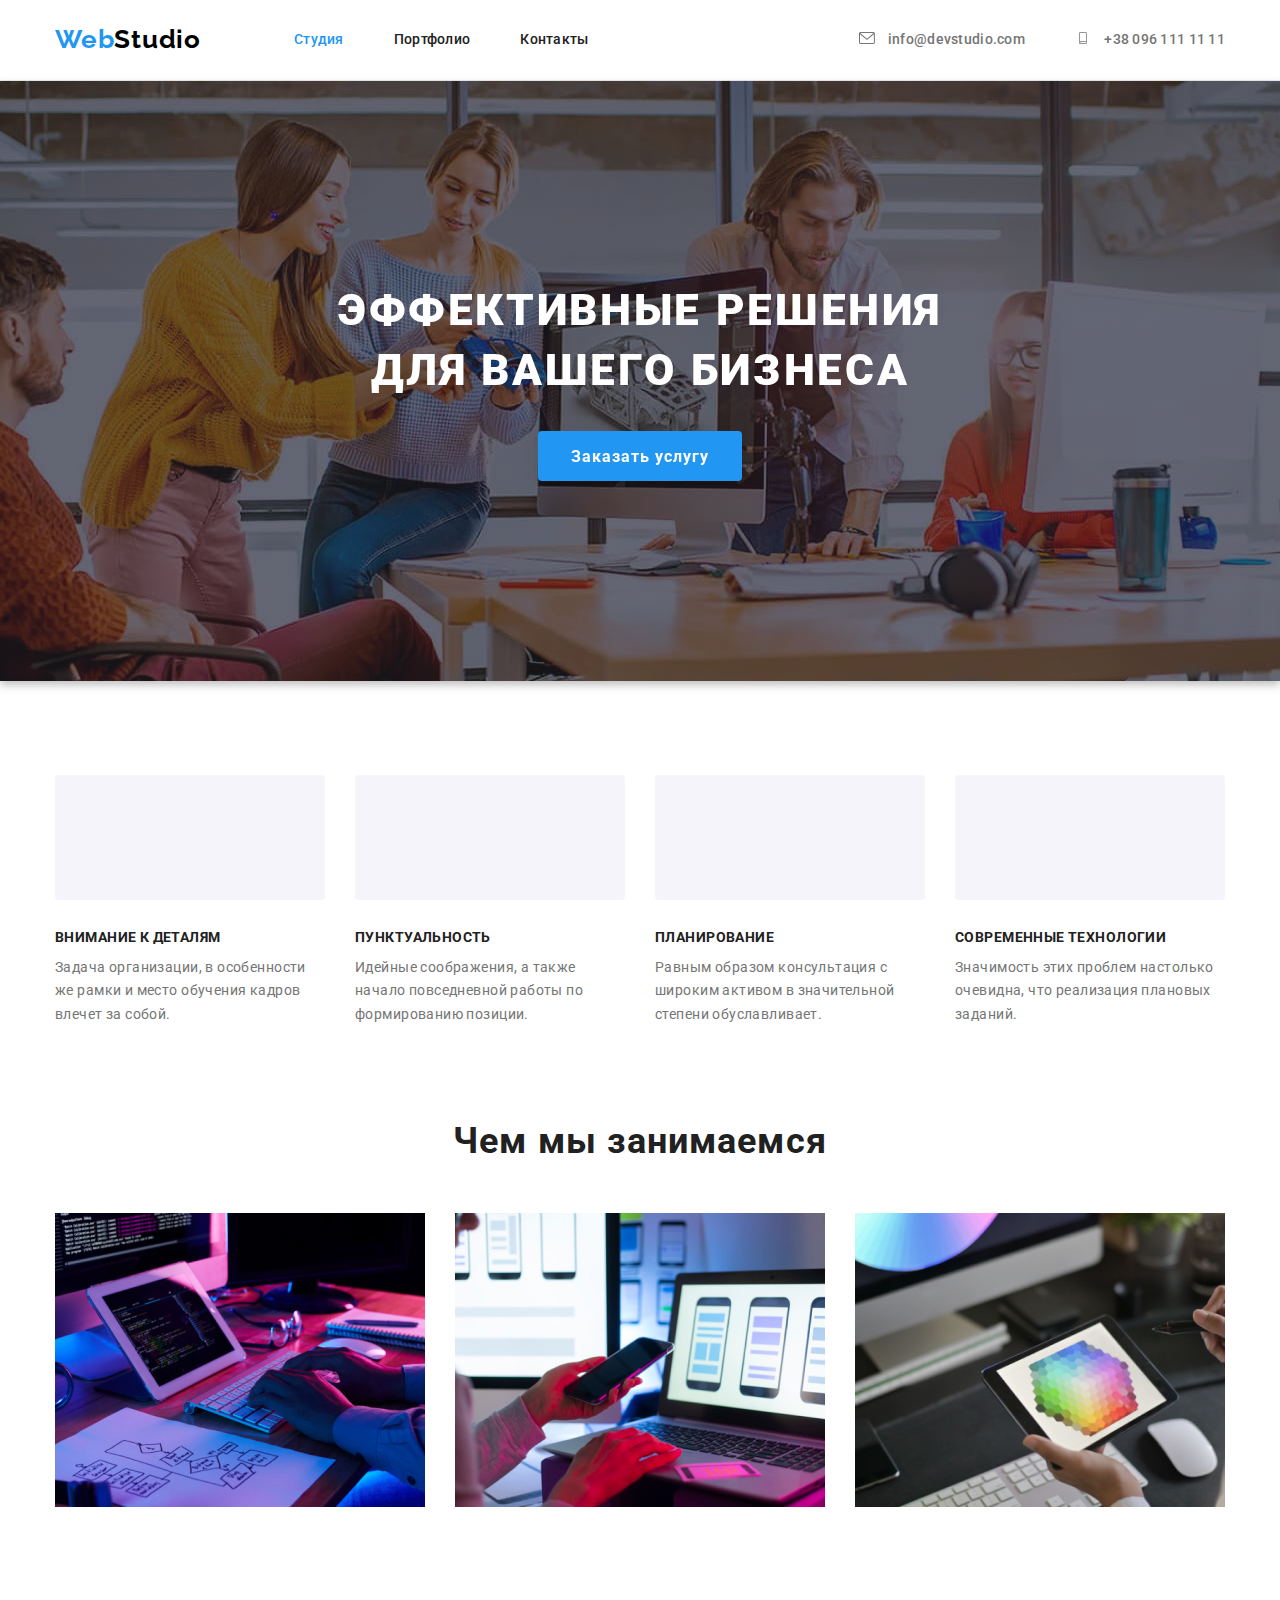
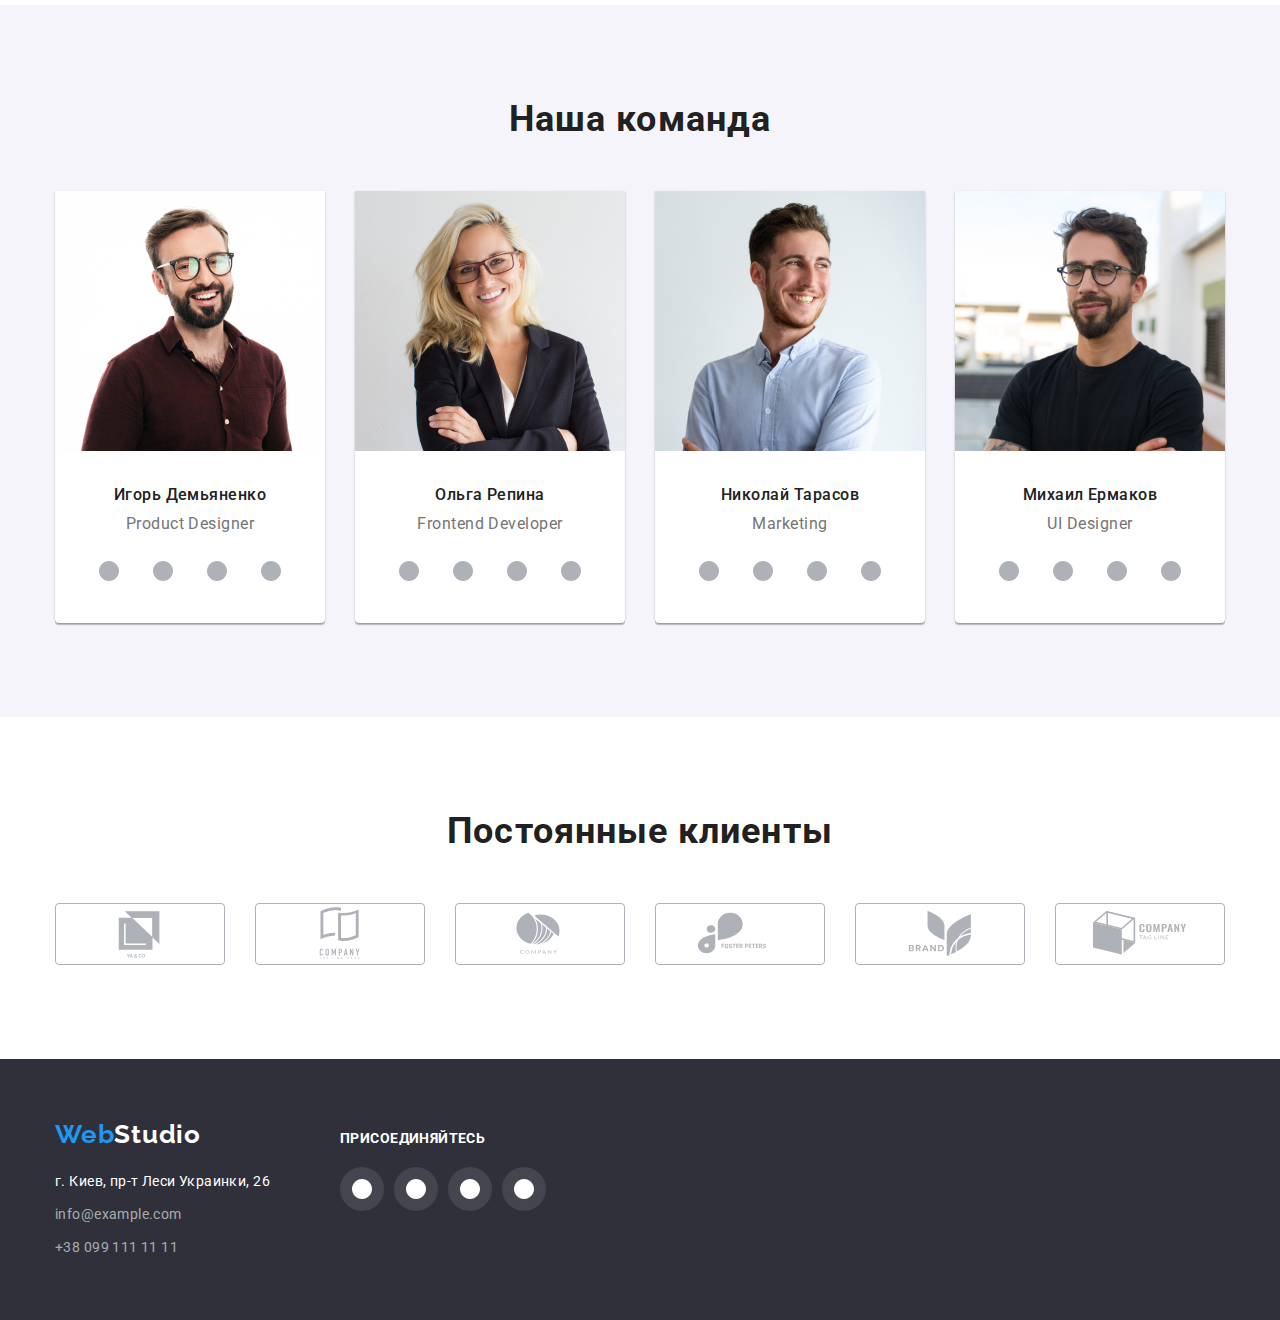
==== commit 893cb89c: "13061854" ====
--- a/index.html
+++ b/index.html
@@ -27,14 +27,14 @@
                         class="logo-studio">Studio</span> </a>
                 <!-- Header nav -->
                 <ul class="header-nav">
-                    <li class="item accent">
+                    <li class="item-header accent">
                         <!-- Header studio -->
                         <a href="./index.html" class="link current">Студия</a></li>
-                    <li class="item accent">
+                    <li class="item-header accent">
                         <!-- Header portfolio -->
                         <a href="./portfolio.html" class="link">Портфолио</a>
                     </li>
-                    <li class="item">
+                    <li class="item-header">
                         <!-- Header contacts -->
                         <a href="#" class="link">Контакты</a>
                     </li>
@@ -42,12 +42,12 @@
             </nav>
             <!-- Header contacting -->
             <ul class="header-contacting">
-                <li class="item accent">
+                <li class="item-header accent">
                     <a href="mailto:info@devstudio.com" class="link">
                         <svg class="icon">
                             <use href=" ./images/icons.svg#icon-mail"> </use>
                         </svg> info@devstudio.com </a> </li>
-                <li class=" item accent">
+                <li class=" item-header accent">
                     <a href="tel:+380961111111" class="link">
                         <svg class="icon">
                             <use href="./images/icons.svg#icon-smartphone"> </use>
@@ -151,7 +151,7 @@
                         <ul class="link-list">
                             <li class="socials">
                                 <a class="soc-in" href="">
-                                    <svg class="web-icon" width="20px" height="20px">
+                                   <svg class="web-icon" width="20px" height="20px">
                                     <use href="./images/icons.svg#icon-instagram"></use>
                                     </svg>
                                 </a>
@@ -189,28 +189,28 @@
                         </div>
                         <ul class="link-list">
                             <li class="socials">
-                                <a class="soc-in" href="http://"">
+                                <a class="soc-in" href="">
                                     <svg class=" web-icon" width="20px" height="20px">
                                     <use href="./images/icons.svg#icon-instagram"></use>
                                     </svg>
                                 </a>
                             </li>
                             <li class="socials">
-                                <a class="soc-in" href="http://"">
+                                <a class="soc-in" href="">
                                     <svg class=" web-icon" width="20px" height="20px">
                                     <use href="./images/icons.svg#icon-twitter"></use>
                                     </svg>
                                 </a>
                             </li>
                             <li class="socials">
-                                <a class="soc-in" href="http://"">
+                                <a class="soc-in" href="">
                                     <svg class=" web-icon" width="20px" height="20px">
                                     <use href="./images/icons.svg#icon-facebook"></use>
                                     </svg>
                                 </a>
                             </li>
                             <li class="socials">
-                                <a class="soc-in" href="http://"">
+                                <a class="soc-in" href="">
                                     <svg class=" web-icon" width="20px" height="20px">
                                     <use href="./images/icons.svg#icon-linkedin"></use>
                                     </svg>
@@ -227,28 +227,28 @@
                         </div>
                         <ul class="link-list">
                             <li class="socials">
-                                <a class="soc-in" href="http://"">
+                                <a class="soc-in" href="">
                                     <svg class=" web-icon" width="20px" height="20px">
                                     <use href="./images/icons.svg#icon-instagram"></use>
                                     </svg>
                                 </a>
                             </li>
                             <li class="socials">
-                                <a class="soc-in" href="http://"">
+                                <a class="soc-in" href="">
                                     <svg class=" web-icon" width="20px" height="20px">
                                     <use href="./images/icons.svg#icon-twitter"></use>
                                     </svg>
                                 </a>
                             </li>
                             <li class="socials">
-                                <a class="soc-in" href="http://"">
+                                <a class="soc-in" href="">
                                     <svg class=" web-icon" width="20px" height="20px">
                                     <use href="./images/icons.svg#icon-facebook"></use>
                                     </svg>
                                 </a>
                             </li>
                             <li class="socials">
-                                <a class="soc-in" href="http://"">
+                                <a class="soc-in" href="">
                                     <svg class=" web-icon" width="20px" height="20px">
                                     <use href="./images/icons.svg#icon-linkedin"></use>
                                     </svg>
@@ -265,28 +265,28 @@
                         </div>
                         <ul class="link-list">
                             <li class="socials">
-                                <a class="soc-in" href="http://"">
+                                <a class="soc-in" href="">
                                     <svg class=" web-icon" width="20px" height="20px">
                                     <use href="./images/icons.svg#icon-instagram"></use>
                                     </svg>
                                 </a>
                             </li>
                             <li class="socials">
-                                <a class="soc-in" href="http://"">
+                                <a class="soc-in" href="">
                                     <svg class=" web-icon" width="20px" height="20px">
                                     <use href="./images/icons.svg#icon-twitter"></use>
                                     </svg>
                                 </a>
                             </li>
                             <li class="socials">
-                                <a class="soc-in" href="http://"">
+                                <a class="soc-in" href="">
                                     <svg class=" web-icon" width="20px" height="20px">
                                     <use href="./images/icons.svg#icon-facebook"></use>
                                     </svg>
                                 </a>
                             </li>
                             <li class="socials">
-                                <a class="soc-in" href="http://"">
+                                <a class="soc-in" href="">
                                     <svg class=" web-icon" width="20px" height="20px">
                                     <use href="./images/icons.svg#icon-linkedin"></use>
                                     </svg>
@@ -305,34 +305,40 @@
                 <h2 class="clients-title">Постоянные клиенты</h2>
                 <ul class="clients-list">
                     <li class="client-icons">
-                        <svg class="client-names" width="106" height="60">
-                            <use class="client-link" href="./images/icons.svg#icon-Logo1"></use>
-                        </svg>
-                    </li>
-                    <li class="client-icons">
-                        <svg class="client-names" width="106" height="60">
-                            <use class="client-link" href="./images/icons.svg#icon-Logo2"></use>
-                        </svg>
-                    </li>
-                    <li class="client-icons">
-                        <svg class="client-names" width="106" height="60">
-                            <use class="client-link" href="./images/icons.svg#icon-Logo3"></use>
-                        </svg>
-                    </li>
-                    <li class="client-icons">
-                        <svg class="client-names" width="106" height="60">
-                            <use class="client-link" href="./images/icons.svg#icon-Logo4"></use>
-                        </svg>
-                    </li>
-                    <li class="client-icons">
-                        <svg class="client-names" width="106" height="60">
-                            <use class="client-link" href="./images/icons.svg#icon-Logo5"></use>
-                        </svg>
-                    </li>
-                    <li class="client-icons">
-                        <svg class="client-names" width="106" height="60">
-                            <use class="client-link" href="./images/icons.svg#icon-Logo6"></use>
-                        </svg>
+                        <a class="client-icon-link" href="">
+                        <svg class="client-names" width="106" height="60">
+                            <use href="./images/icons.svg#icon-Logo1"></use>
+                        </svg></a>
+                    </li>
+                    <li class="client-icons">
+                         <a class="client-icon-link" href="">
+                        <svg class="client-names" width="106" height="60">
+                            <use href="./images/icons.svg#icon-Logo2"></use>
+                        </svg></a>
+                    </li>
+                    <li class="client-icons">
+                        <a class="client-icon-link" href="">
+                        <svg class="client-names" width="106" height="60">
+                            <use href="./images/icons.svg#icon-Logo3"></use>
+                        </svg></a>
+                    </li>
+                    <li class="client-icons">
+                        <a class="client-icon-link" href="">
+                        <svg class="client-names" width="106" height="60">
+                            <use href="./images/icons.svg#icon-Logo4"></use>
+                        </svg></a>
+                    </li>
+                    <li class="client-icons">
+                        <a class="client-icon-link" href="">
+                        <svg class="client-names" width="106" height="60">
+                            <use href="./images/icons.svg#icon-Logo5"></use>
+                        </svg></a>
+                    </li>
+                    <li class="client-icons">
+                        <a class="client-icon-link" href="">
+                        <svg class="client-names" width="106" height="60">
+                            <use href="./images/icons.svg#icon-Logo6"></use>
+                        </svg></a>
                     </li>
                 </ul>
             </div>
@@ -360,29 +366,29 @@
                 <p class="footer-link-item">присоединяйтесь</p>
                 <ul class="footer-link-list">
                     <li class="footer-socials">
-                        <a class="footer-soc-in" href="http://"">
-                                    <svg class=" footer-web-icon" width="20px" height="20px">
+                        <a class="footer-soc-in" href="">
+                                <svg class="footer-web-icon" width="20px" height="20px">
                             <use href="./images/icons.svg#icon-instagram"></use>
                             </svg>
                         </a>
                     </li>
                     <li class="footer-socials">
-                        <a class="footer-soc-in" href="http://"">
-                                    <svg class=" footer-web-icon" width="20px" height="20px">
+                        <a class="footer-soc-in" href="">
+                                <svg class="footer-web-icon" width="20px" height="20px">
                             <use href="./images/icons.svg#icon-twitter"></use>
                             </svg>
                         </a>
                     </li>
                     <li class="footer-socials">
-                        <a class="footer-soc-in" href="http://"">
-                                    <svg class=" footer-web-icon" width="20px" height="20px">
+                        <a class="footer-soc-in" href="">
+                                <svg class="footer-web-icon" width="20px" height="20px">
                             <use href="./images/icons.svg#icon-facebook"></use>
                             </svg>
                         </a>
                     </li>
                     <li class="footer-socials">
-                        <a class="footer-soc-in" href="http://"">
-                                    <svg class=" footer-web-icon" width="20px" height="20px">
+                        <a class="footer-soc-in" href="">
+                                <svg class="footer-web-icon" width="20px" height="20px">
                             <use href="./images/icons.svg#icon-linkedin"></use>
                             </svg>
                         </a>
--- a/css/styles.css
+++ b/css/styles.css
@@ -106,7 +106,7 @@
     align-items: center;
 }
 
-.header-nav .item+.item {
+.header-nav .item-header+.item-header {
     margin-left: 50px;
 }
 
@@ -133,8 +133,8 @@
     color: var(--text-link);
 }
 
-.header-contacting .accent:hover .icon,
-.header-contacting .accent:focus .icon {
+.header-contacting .link:hover .icon,
+.header-contacting .link:focus .icon {
     fill: var(--text-link);
 }
 
@@ -143,7 +143,7 @@
     margin-left: auto;
 }
 
-.header-contacting .item+.item {
+.header-contacting .item-header+.item-header {
     margin-left: 50px;
 }
 
@@ -179,8 +179,8 @@
 }
 
 
-.item .link:hover,
-.item .link:focus {
+.item-header .link:hover,
+.item-header .link:focus {
     color: var(--text-link);
 }
 
@@ -465,69 +465,66 @@
 
 .socials {
     display: block;
-    padding: 12px;
 
 }
 
 .socials:not(:last-child) {
     margin-right: 10px;
 }
-
+.soc-in {
+    display: flex;
+    width: 100%;
+    height: 100%;
+    align-items: center;
+    justify-items: center;
+    justify-content: center;
+
+}
 .socials {
     width: 44px;
     height: 44px;
+    
     /* border-radius: 50%; */
 }
 
+.socials .soc-in:hover,
+.socials .soc-in:focus {
+    fill: var(--hero);
+    background-color: var(--text-link);
+
+
+}
+
+.soc-in:hover .web-icon,
+.soc-in:focus .web-icon {
+    fill: var(--hero);
+}
+
+
 .link-list .soc-in {
-    display: block;
-
     border-radius: 50%;
     transition: background-color var(--color-border-icon), fill var(--color-border-icon);
 }
 
 .soc-in .web-icon {
     display: block;
-    background-color: var(--hero);
+
+    /* background-color: var(--hero); */
 
     fill: var(--color-border-icon);
     display: block;
 
 }
 
-.link-list .soc-in:hover .web-icon,
-.link-list .soc-in:focus .web-icon {
-    fill: var(--hero);
-
-}
-
-.link-list .soc-in:hover,
-.link-list .soc-in:focus {
-    background-color: var(--text-link);
-    border-radius: 50%;
-
-}
-
-
-
-/* .link-list .soc-in:hover .web-icon,
-.link-list .soc-in:focus .web-icon {
-    background-color: var(--text-link);
-    fill: var(--hero);
-} */
-
-.link-list .web-icon-svg {
-    background-color: var(--hero);
-}
-
-/* .web-icon {
-    display: block;
-    background-fill: var(--hero);
-
-    fill: var(--color-border-icon);
-} */
 
 /*  Постійні клієнти */
+.client-icon-link {
+    display: flex;
+    width: 100%;
+    height: 100%;
+    align-items: center;
+    justify-content: center;
+}
 
 .clients {
     padding-top: 94px;
@@ -548,16 +545,19 @@
     display: flex;
 }
 
-
 .client-icons {
-    display: flex;
-    align-items: center;
-    justify-content: center;
-    min-width: 170px;
-    min-height: 92px;
+    /* display: flex; */
+    /* align-items: center;
+    justify-content: center; */
+    width: 170px;
+    width: 100%;
+    height: 92px;
+    height: 100%;
     border: 1px solid var(--color-border-icon);
     border-radius: 4px;
-
+}
+.client-names {
+    fill: var(--color-border-icon);
 }
 
 .client-icons:hover,
@@ -565,10 +565,15 @@
     border-color: var(--text-link);
 }
 
-.client-icons:hover .client-link,
-.client-icons:focus .client-link {
+.client-icons .client-icon-link:hover .client-names,
+.client-icons .client-icon-link:focus .client-names {
     fill: var(--text-link);
 }
+/* .clients-list .client-icon-link:hover .client-names,
+.clients-list .client-icon-link:focus .client-names {
+   fill: var(--text-link);
+} */
+
 
 
 
@@ -578,9 +583,6 @@
 
 
 
-.client-names {
-    fill: var(--color-border-icon);
-}
 
 
 
@@ -672,26 +674,17 @@
 
 /* ДРУГА ЧАСТИНА - ПОСИЛАННЯ ПІДВАЛУ */
 
-/* .footer {
-    display: flex;
-
-
-} */
-/* 
-.down-main .footer-second {
-    display: flex;
-    align-items: baseline;
-
-} */
 
 .footer-second {
-    display: inline-block;
+    display: inline-flex;
+    flex-direction: column;
     margin-left: 70px;
-    /* vertical-align: top; */
 }
 
 .down-main {
     display: inline-block;
+        justify-content: baseline;
+
 }
 
 .footer-link-item {
@@ -718,7 +711,7 @@
 }
 
 .footer-socials {
-    display: block;
+    display: flex;
     padding: 12px;
 
 }
@@ -729,13 +722,15 @@
 
 .footer-socials {
     width: 44px;
+    width: 100%;
     height: 44px;
+    height: 100%;
     border-radius: 50%;
     background-color: rgba(255, 255, 255, 0.1);
 }
 
 .footer-link-list .footer-soc-in {
-    display: block;
+    /* display: flex; */
 
     border-radius: 50%;
     /* transition: background-color rgba(255, 255, 255, 0.1),
@@ -746,8 +741,7 @@
     display: block;
 
     fill: var(--hero);
-    display: block;
-
+    
 }
 
 .footer-link-list .footer-socials:hover .footer-web-icon,
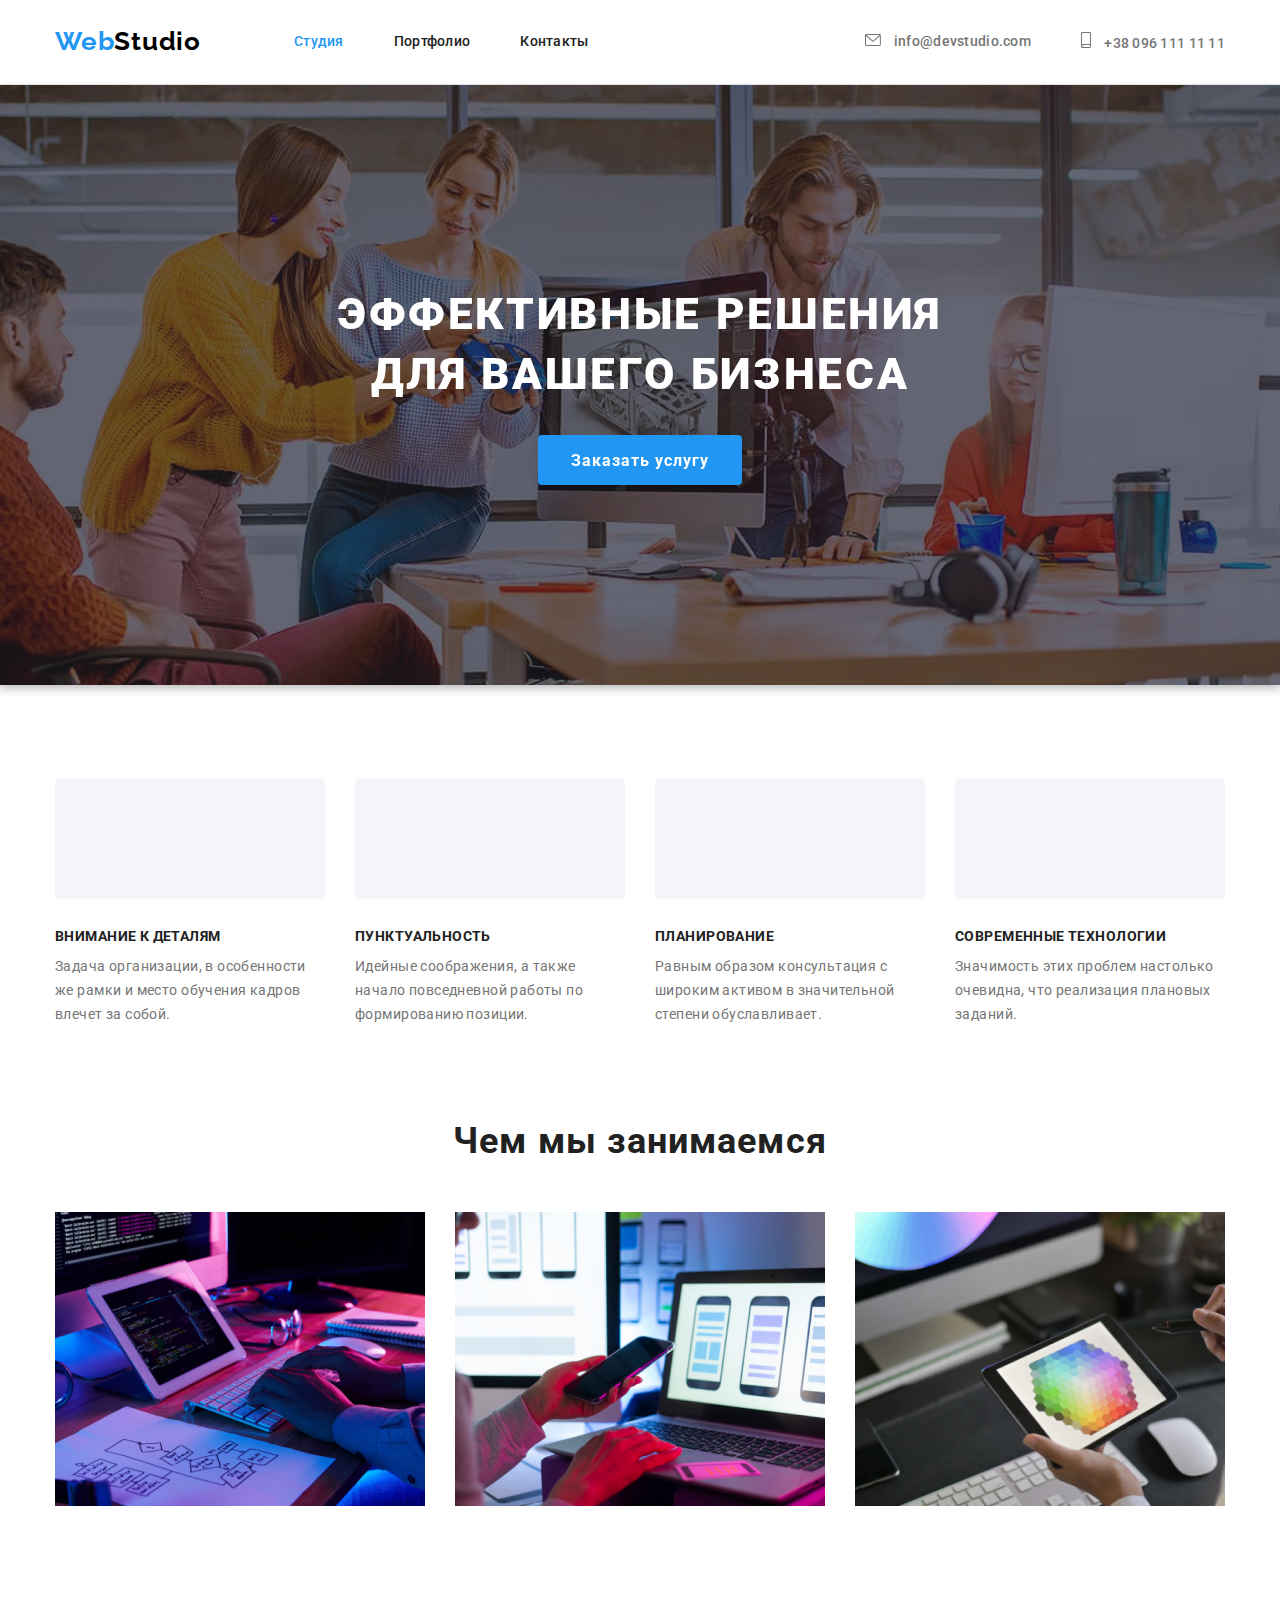
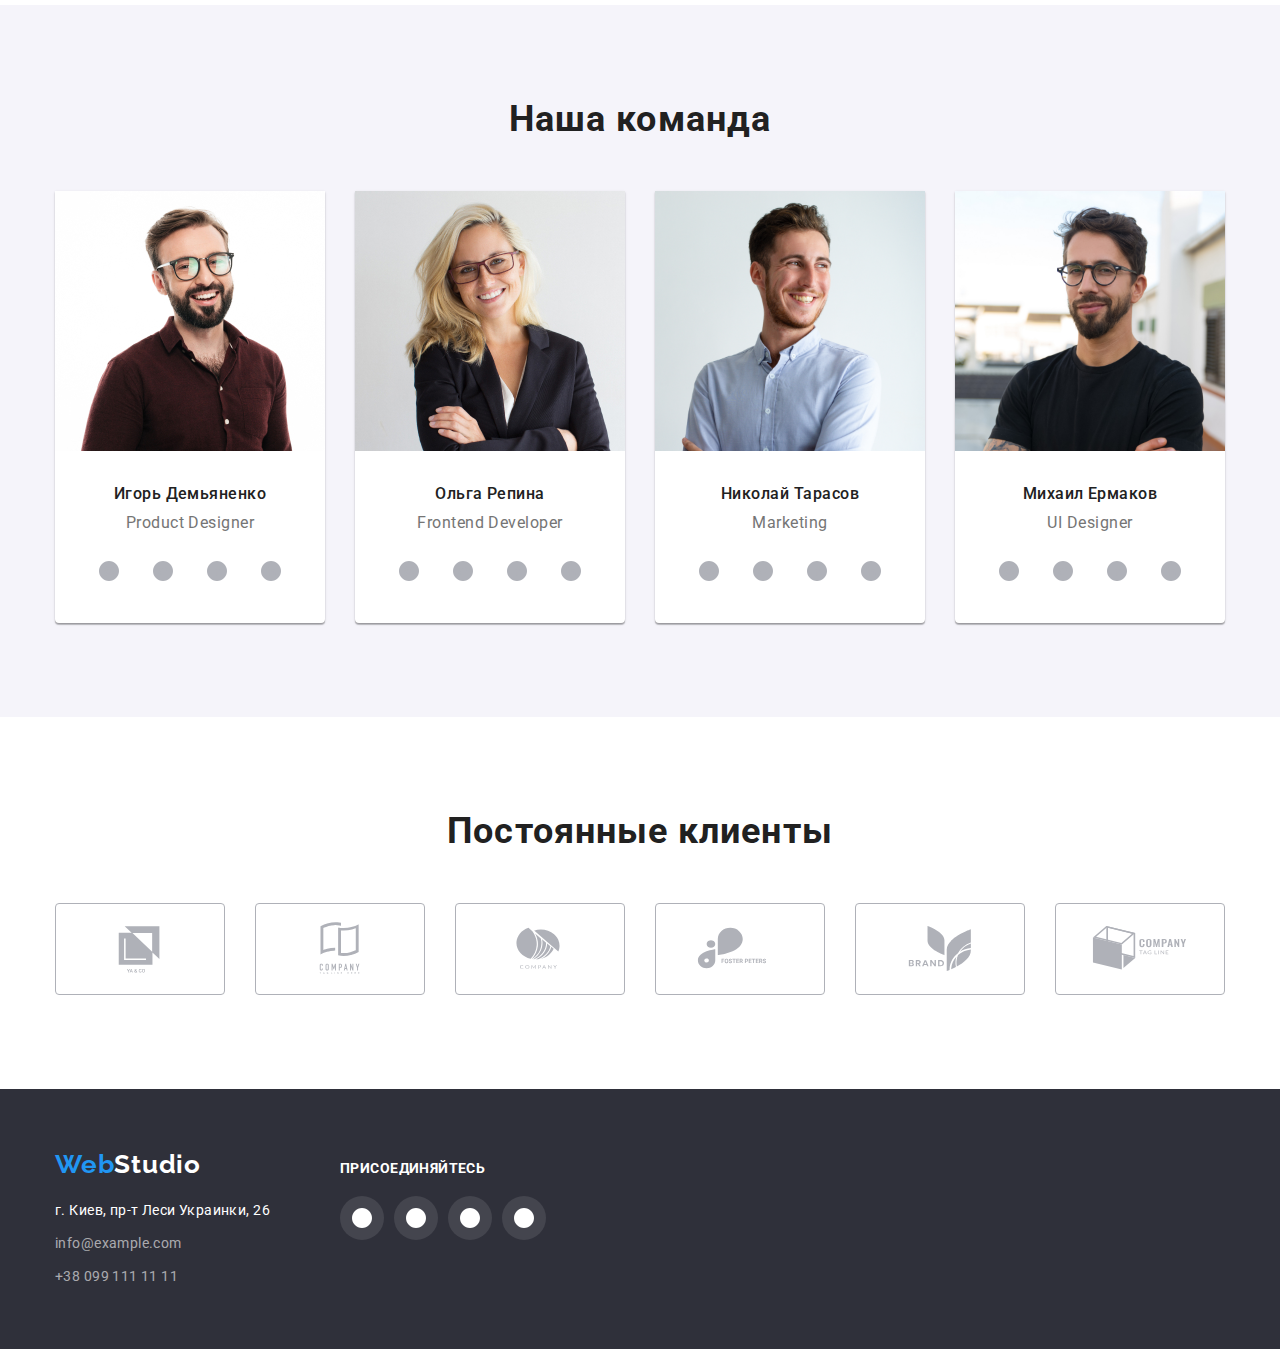
==== commit 477272ff: "14060018" ====
--- a/index.html
+++ b/index.html
@@ -26,7 +26,7 @@
                 <a href="./index.html" class="header-logo"> <span class="logo-web">Web</span><span
                         class="logo-studio">Studio</span> </a>
                 <!-- Header nav -->
-                <ul class="header-nav">
+                <ul class="header-nav list">
                     <li class="item-header accent">
                         <!-- Header studio -->
                         <a href="./index.html" class="link current">Студия</a></li>
@@ -41,15 +41,15 @@
                 </ul>
             </nav>
             <!-- Header contacting -->
-            <ul class="header-contacting">
+            <ul class="header-contacting list">
                 <li class="item-header accent">
                     <a href="mailto:info@devstudio.com" class="link">
-                        <svg class="icon">
+                        <svg class="icon-mail">
                             <use href=" ./images/icons.svg#icon-mail"> </use>
                         </svg> info@devstudio.com </a> </li>
                 <li class=" item-header accent">
                     <a href="tel:+380961111111" class="link">
-                        <svg class="icon">
+                        <svg class="icon-smartphone">
                             <use href="./images/icons.svg#icon-smartphone"> </use>
                         </svg> +38 096 111 11 11</a>
                 </li>
@@ -75,8 +75,8 @@
                 <ul class="section-block">
                     <li class="item">
                         <div class="section-icons">
-                            <svg class="icons" width="270px" height="120px">
-                                <use class="image-icon" href="./images/icons.svg#icon-sattelite" title="sattelite">
+                            <svg class="icons" width="70" height="70">
+                                <use href="./images/icons.svg#icon-sattelite" title="sattelite">
                                 </use>
                             </svg>
                         </div>
@@ -87,8 +87,8 @@
                     </li>
                     <li class="item">
                         <div class="section-icons">
-                            <svg class="icons" width="270px" height="120px">
-                                <use class="image-icon" href="./images/icons.svg#icon-clock"></use>
+                            <svg class="icons" width="70" height="70">
+                                <use href="./images/icons.svg#icon-clock"></use>
                             </svg>
                         </div>
                         <h3 class=" section-title-second">пунктуальность</h3>
@@ -98,8 +98,8 @@
                     </li>
                     <li class="item">
                         <div class="section-icons">
-                            <svg class="icons" width="270px" height="120px">
-                                <use class="image-icon" href="./images/icons.svg#icon-computer"></use>
+                            <svg class="icons" width="70" height="70">
+                                <use href="./images/icons.svg#icon-computer"></use>
                             </svg>
                         </div>
                         <h3 class="section-title-second">планирование</h3>
@@ -108,8 +108,8 @@
                     </li>
                     <li class="item">
                         <div class="section-icons">
-                            <svg class="icons" width="270px" height="120px">
-                                <use class="image-icon" href="./images/icons.svg#icon-cosmonaut"></use>
+                            <svg class="icons" width="70" height="70">
+                                <use href="./images/icons.svg#icon-cosmonaut"></use>
                             </svg>
                         </div>
                         <h3 class="section-title-second">современные технологии</h3>
@@ -151,28 +151,28 @@
                         <ul class="link-list">
                             <li class="socials">
                                 <a class="soc-in" href="">
-                                   <svg class="web-icon" width="20px" height="20px">
+                                   <svg class="web-icon" width="20" height="20">
                                     <use href="./images/icons.svg#icon-instagram"></use>
                                     </svg>
                                 </a>
                             </li>
                             <li class="socials">
                                 <a class="soc-in" href="">
-                                    <svg class="web-icon" width="20px" height="20px">
+                                    <svg class="web-icon" width="20" height="20">
                                     <use href="./images/icons.svg#icon-twitter"></use>
                                     </svg>
                                 </a>
                             </li>
                             <li class="socials">
                                 <a class="soc-in" href="">
-                                    <svg class="web-icon" width="20px" height="20px">
+                                    <svg class="web-icon" width="20" height="20p">
                                     <use href="./images/icons.svg#icon-facebook"></use>
                                     </svg>
                                 </a>
                             </li>
                             <li class="socials">
                                 <a class="soc-in" href="">
-                                    <svg class="web-icon" width="20px" height="20px">
+                                    <svg class="web-icon" width="20" height="20p">
                                     <use href="./images/icons.svg#icon-linkedin"></use>
                                     </svg>
                                 </a>
@@ -190,28 +190,28 @@
                         <ul class="link-list">
                             <li class="socials">
                                 <a class="soc-in" href="">
-                                    <svg class=" web-icon" width="20px" height="20px">
+                                    <svg class=" web-icon" width="20" height="20">
                                     <use href="./images/icons.svg#icon-instagram"></use>
                                     </svg>
                                 </a>
                             </li>
                             <li class="socials">
                                 <a class="soc-in" href="">
-                                    <svg class=" web-icon" width="20px" height="20px">
+                                    <svg class=" web-icon" width="20" height="20">
                                     <use href="./images/icons.svg#icon-twitter"></use>
                                     </svg>
                                 </a>
                             </li>
                             <li class="socials">
                                 <a class="soc-in" href="">
-                                    <svg class=" web-icon" width="20px" height="20px">
+                                    <svg class=" web-icon" width="20" height="20">
                                     <use href="./images/icons.svg#icon-facebook"></use>
                                     </svg>
                                 </a>
                             </li>
                             <li class="socials">
                                 <a class="soc-in" href="">
-                                    <svg class=" web-icon" width="20px" height="20px">
+                                    <svg class=" web-icon" width="20" height="20">
                                     <use href="./images/icons.svg#icon-linkedin"></use>
                                     </svg>
                                 </a>
@@ -228,28 +228,28 @@
                         <ul class="link-list">
                             <li class="socials">
                                 <a class="soc-in" href="">
-                                    <svg class=" web-icon" width="20px" height="20px">
+                                    <svg class=" web-icon" width="20" height="20">
                                     <use href="./images/icons.svg#icon-instagram"></use>
                                     </svg>
                                 </a>
                             </li>
                             <li class="socials">
                                 <a class="soc-in" href="">
-                                    <svg class=" web-icon" width="20px" height="20px">
+                                    <svg class=" web-icon" width="20" height="20">
                                     <use href="./images/icons.svg#icon-twitter"></use>
                                     </svg>
                                 </a>
                             </li>
                             <li class="socials">
                                 <a class="soc-in" href="">
-                                    <svg class=" web-icon" width="20px" height="20px">
+                                    <svg class=" web-icon" width="20" height="20">
                                     <use href="./images/icons.svg#icon-facebook"></use>
                                     </svg>
                                 </a>
                             </li>
                             <li class="socials">
                                 <a class="soc-in" href="">
-                                    <svg class=" web-icon" width="20px" height="20px">
+                                    <svg class=" web-icon" width="20" height="20">
                                     <use href="./images/icons.svg#icon-linkedin"></use>
                                     </svg>
                                 </a>
@@ -266,28 +266,28 @@
                         <ul class="link-list">
                             <li class="socials">
                                 <a class="soc-in" href="">
-                                    <svg class=" web-icon" width="20px" height="20px">
+                                    <svg class=" web-icon" width="20" height="20">
                                     <use href="./images/icons.svg#icon-instagram"></use>
                                     </svg>
                                 </a>
                             </li>
                             <li class="socials">
                                 <a class="soc-in" href="">
-                                    <svg class=" web-icon" width="20px" height="20px">
+                                    <svg class=" web-icon" width="20" height="20">
                                     <use href="./images/icons.svg#icon-twitter"></use>
                                     </svg>
                                 </a>
                             </li>
                             <li class="socials">
                                 <a class="soc-in" href="">
-                                    <svg class=" web-icon" width="20px" height="20px">
+                                    <svg class=" web-icon" width="20" height="20">
                                     <use href="./images/icons.svg#icon-facebook"></use>
                                     </svg>
                                 </a>
                             </li>
                             <li class="socials">
                                 <a class="soc-in" href="">
-                                    <svg class=" web-icon" width="20px" height="20px">
+                                    <svg class=" web-icon" width="20" height="20">
                                     <use href="./images/icons.svg#icon-linkedin"></use>
                                     </svg>
                                 </a>
@@ -363,7 +363,7 @@
                 </adress>
             </div>
             <div class="footer-second">
-                <p class="footer-link-item">присоединяйтесь</p>
+                <h3 class="footer-link-item">присоединяйтесь</h3>
                 <ul class="footer-link-list">
                     <li class="footer-socials">
                         <a class="footer-soc-in" href="">
--- a/css/styles.css
+++ b/css/styles.css
@@ -67,7 +67,7 @@
 }
 
 .header-logo {
-    display: block;
+    display: flex;
     padding-top: 24px;
     padding-bottom: 25px;
     margin-right: 93px;
@@ -123,24 +123,37 @@
     text-decoration: none;
 }
 
-.icon {
+.icon-mail {
     display: inline-flex;
     fill: var(--text-color);
-
+}
+
+.icon-smartphone {
+    display: inline-flex;
+    fill: var(--text-color);
 }
 
 .header-nav .link.current {
     color: var(--text-link);
 }
 
-.header-contacting .link:hover .icon,
-.header-contacting .link:focus .icon {
+.link:hover,
+.link:focus {
+    color: var(--text-link);
+}
+.link:hover .icon-mail,
+.link:focus .icon-mail {
     fill: var(--text-link);
 }
 
+.link:hover .icon-smartphone,
+.link:focus .icon-smartphone {
+    fill: var(--text-link);
+}
 .header-contacting {
     display: flex;
     margin-left: auto;
+  
 }
 
 .header-contacting .item-header+.item-header {
@@ -168,14 +181,34 @@
 }
 
 /* Іконки шапки */
-.header-contacting .icon {
+
+.accent {
+    display: flex;
+        align-items: center;
+    justify-items: center;
+    justify-content: baseline;
+}
+.header-contacting .icon-mail {
     display: inline-flex;
     width: 16px;
     height: 12px;
     margin-right: 10px;
 
     align-items: center;
+    justify-items: center;
+    justify-content: baseline;
     text-decoration: none;
+}
+.header-contacting .icon-smartphone {
+    display: inline-flex;
+    width: 10px;
+    height: 16px;
+    margin-right: 10px;
+ align-items: center;
+    justify-items: center;
+    text-decoration: none;
+        justify-content: baseline;
+
 }
 
 
@@ -299,13 +332,26 @@
 
 }
 
+.icons {
+    width: 100%;
+    height: 100%;
+    justify-content: center;
+  align-items: center;
+}
+
 .section-block {
     display: flex;
     /* justify-content: space-between; */
 }
 
-.section-block .item+.item {
-    margin-left: 30px;
+
+.section-block .item {
+     margin-right: 30px;
+  width: calc((100% - 90px) / 4);
+}
+
+.item:last-child {
+    margin-right: 0;
 }
 
 .section-block .section-text {
@@ -349,17 +395,18 @@
 
 /* SECTION середина - іконки */
 .section-icons {
-
-    background: var(--button-bcg);
-    border-radius: 4px;
-    margin-bottom: 30px;
-
-}
-
-.icon.image-icon {
-    box-sizing: border-box;
-    display: inline-flex;
-}
+  display: flex;
+  justify-content: center;
+  align-items: center;
+  margin-bottom: 30px;
+  width: 270px;
+  height: 120px;
+
+  border-radius: 4px;
+  background-color: var(--button-bcg);
+
+}
+
 
 /* SECTION IMAGES */
 
@@ -414,6 +461,7 @@
     font-size: 14px;
     line-height: 1.71;
     letter-spacing: 0.03em;
+
 
     /* color: var(--text-color); */
 }
@@ -473,7 +521,7 @@
 }
 .soc-in {
     display: flex;
-    width: 100%;
+     width: 100%;
     height: 100%;
     align-items: center;
     justify-items: center;
@@ -520,6 +568,9 @@
 /*  Постійні клієнти */
 .client-icon-link {
     display: flex;
+  width:70px;
+    height: 70px;
+    
     width: 100%;
     height: 100%;
     align-items: center;
@@ -550,9 +601,7 @@
     /* align-items: center;
     justify-content: center; */
     width: 170px;
-    width: 100%;
     height: 92px;
-    height: 100%;
     border: 1px solid var(--color-border-icon);
     border-radius: 4px;
 }
@@ -676,20 +725,19 @@
 
 
 .footer-second {
-    display: inline-flex;
-    flex-direction: column;
+     margin-right: 93px;   
     margin-left: 70px;
 }
 
-.down-main {
+/* .down-main {
     display: inline-block;
-        justify-content: baseline;
-
-}
+    justify-content: baseline;
+
+} */
 
 .footer-link-item {
     text-transform: uppercase;
-    display: inline-flex;
+    display: flex;
     margin-bottom: 20px;
     font-family: 'Roboto';
     font-style: normal;
@@ -706,69 +754,35 @@
 
 .footer-link-list {
     display: flex;
-    justify-content: center;
-
-}
-
-.footer-socials {
-    display: flex;
-    padding: 12px;
-
 }
 
 .footer-socials:not(:last-child) {
     margin-right: 10px;
 }
-
-.footer-socials {
+.footer-soc-in:hover,
+.footer-soc-in:focus {
+    background-color: var(--text-link);
+    border-radius: 50%;
+}
+
+
+.footer-soc-in {
+    display: inline-block;
+    padding: 12px;
     width: 44px;
-    width: 100%;
     height: 44px;
-    height: 100%;
     border-radius: 50%;
+
     background-color: rgba(255, 255, 255, 0.1);
-}
-
-.footer-link-list .footer-soc-in {
-    /* display: flex; */
-
-    border-radius: 50%;
-    /* transition: background-color rgba(255, 255, 255, 0.1),
-        fill rgba(255, 255, 255, 0.1); */
+   /* transition: background-color 250ms cubic-bezier(0.4, 0, 0.2, 1); */
 }
 
 .footer-soc-in .footer-web-icon {
-    display: block;
-
     fill: var(--hero);
     
 }
 
-.footer-link-list .footer-socials:hover .footer-web-icon,
-.footer-link-list .footer-socials:focus .footer-web-icon {
-    background-color: var(--text-link);
-    fill: var(--hero);
-
-}
-
-.footer-link-list .footer-socials:hover,
-.footer-link-list .footer-socials:focus {
-    background-color: var(--text-link);
-    border-radius: 50%;
-
-}
-
-
-
-/* .link-list .soc-in:hover .web-icon,
-.link-list .soc-in:focus .web-icon {
-    background-color: var(--text-link);
-    fill: var(--hero);
-} */
-
-.link-list .web-icon-svg {
-    background-color: var(--hero);
-}
+
 
 /* П О Р Т Ф О Л І О  */
 
